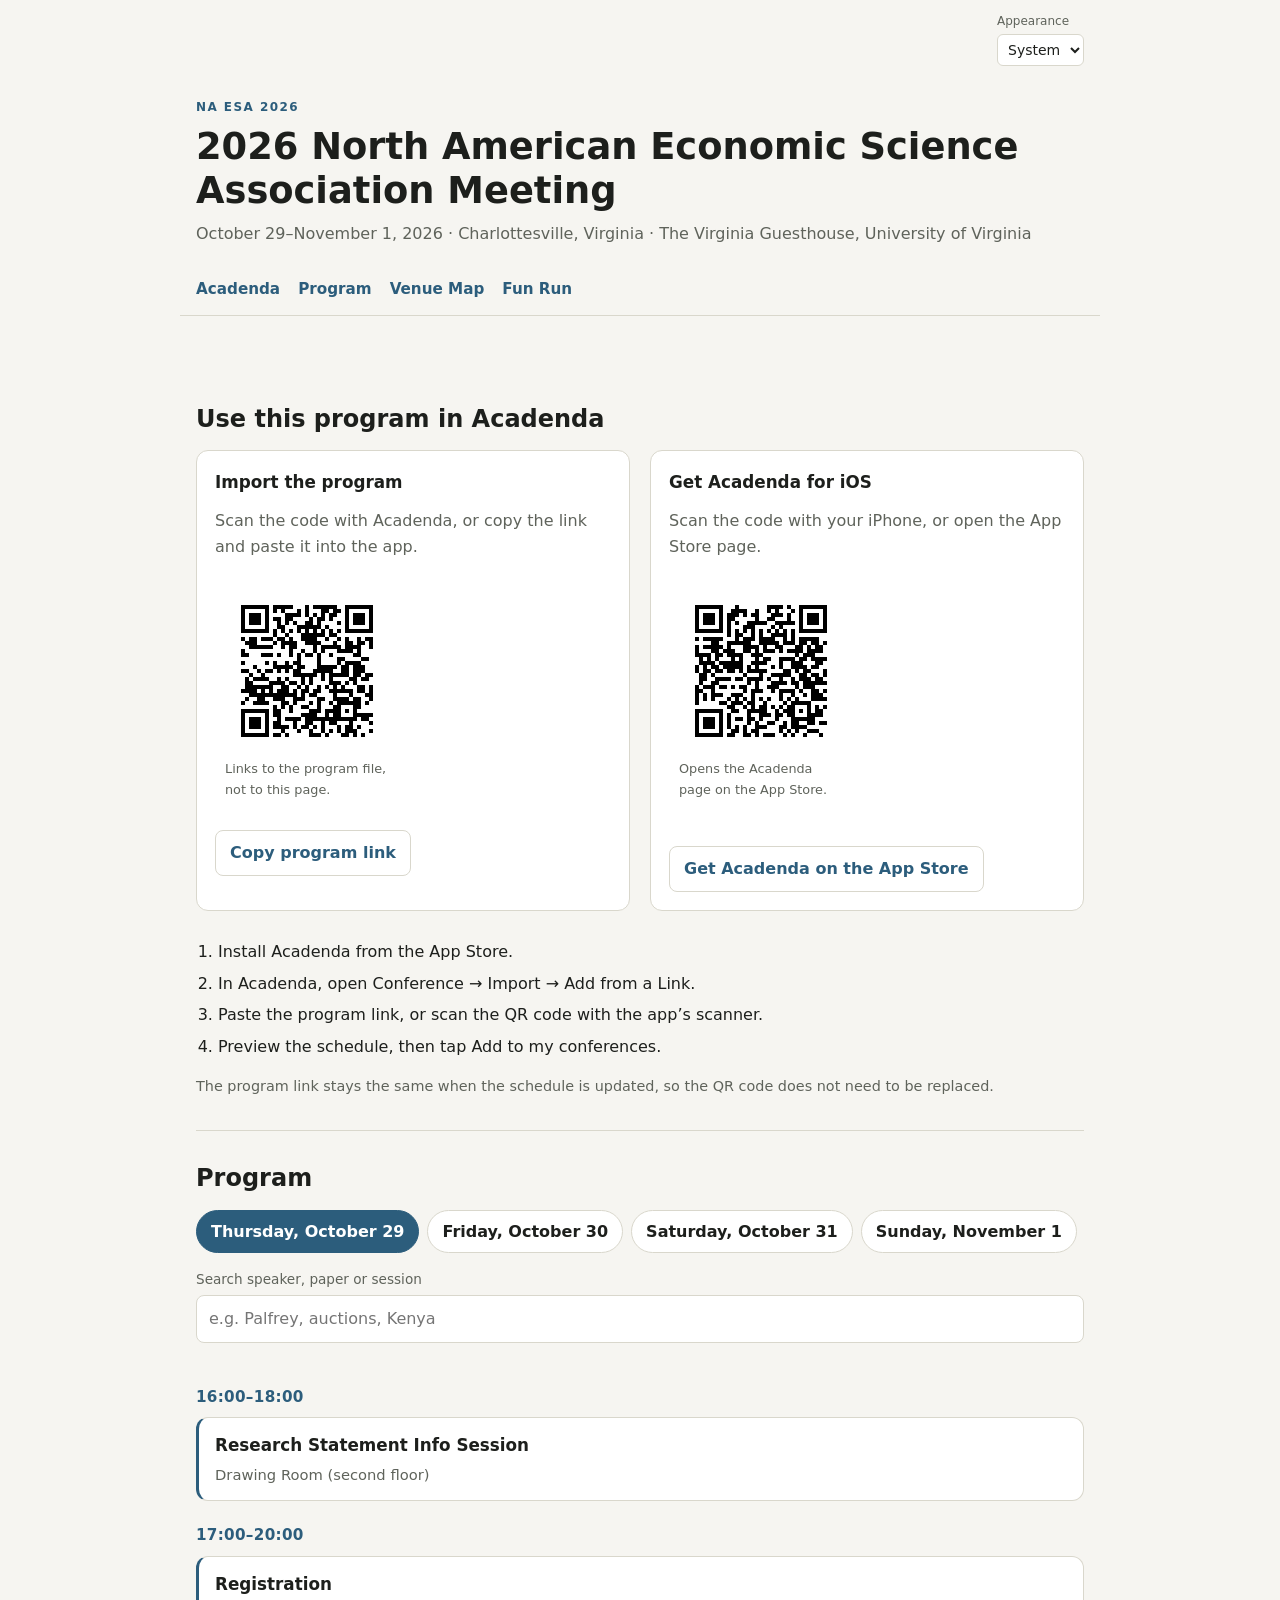
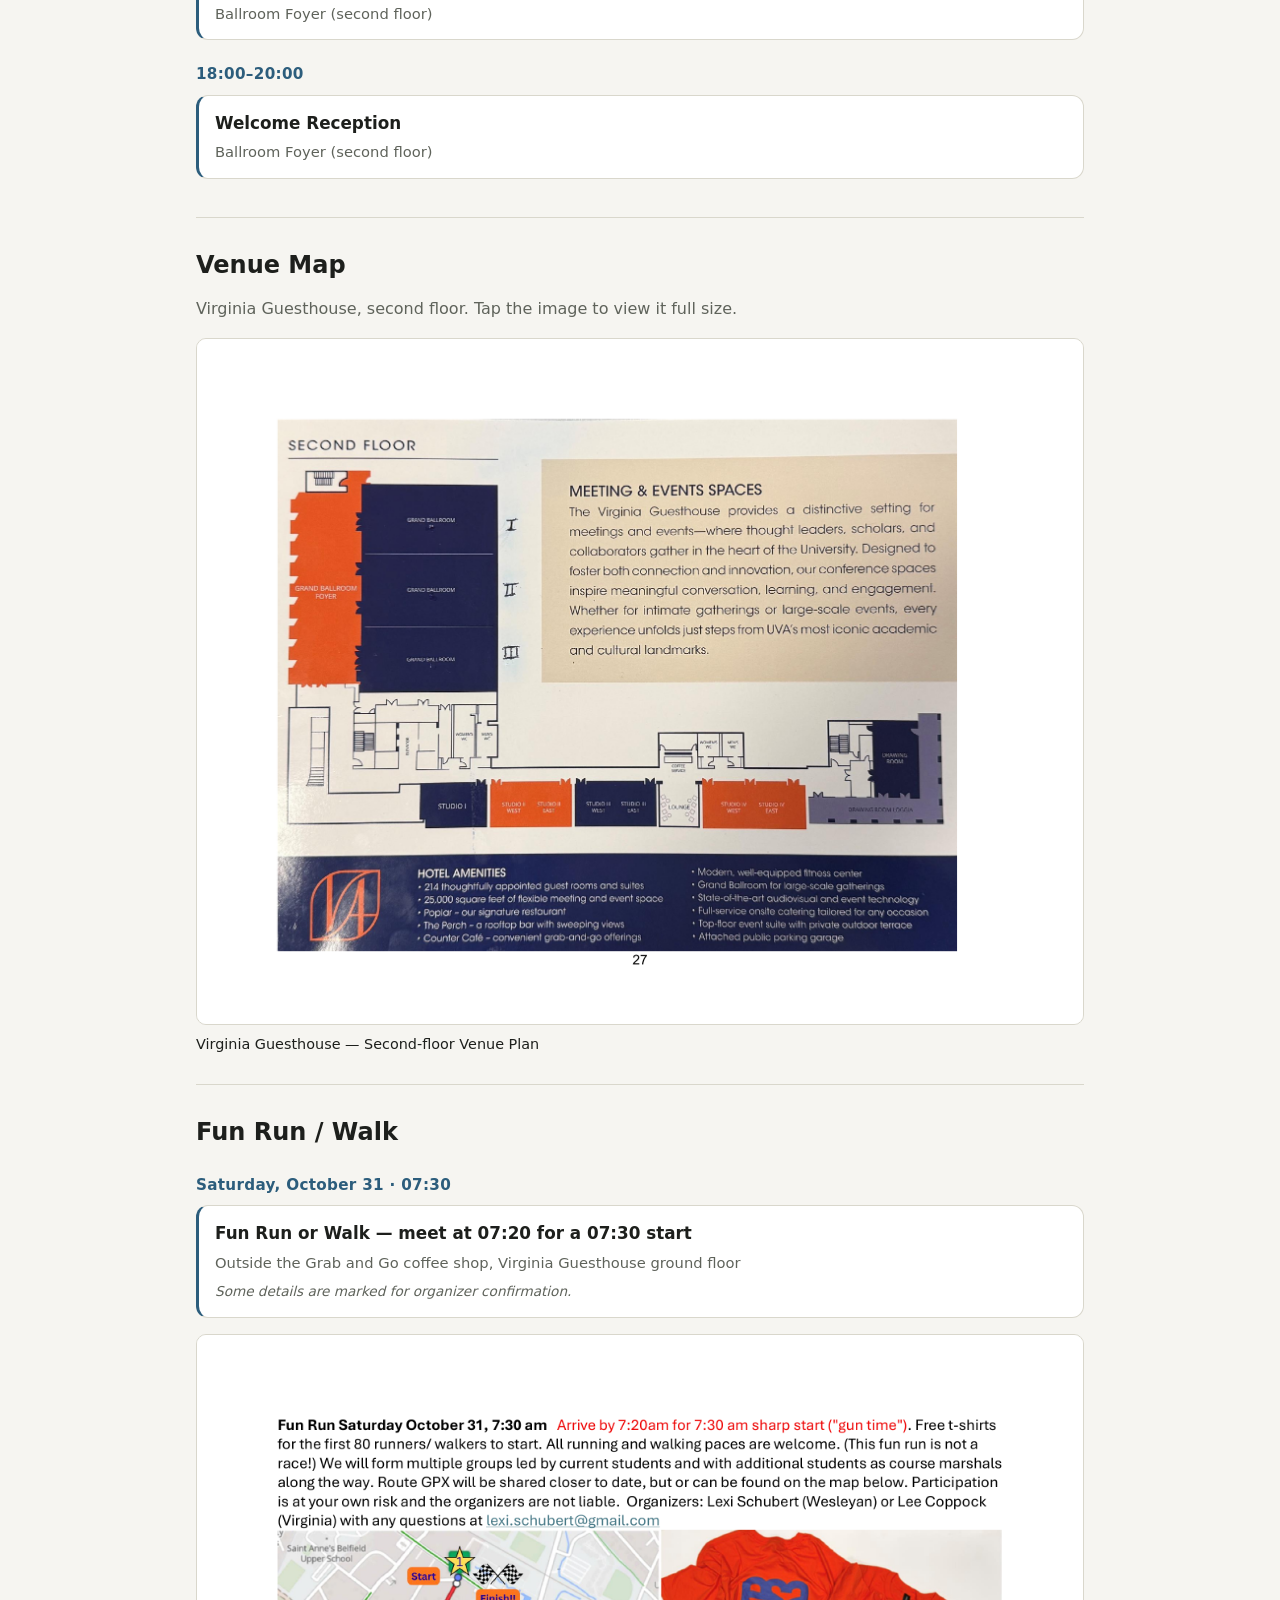
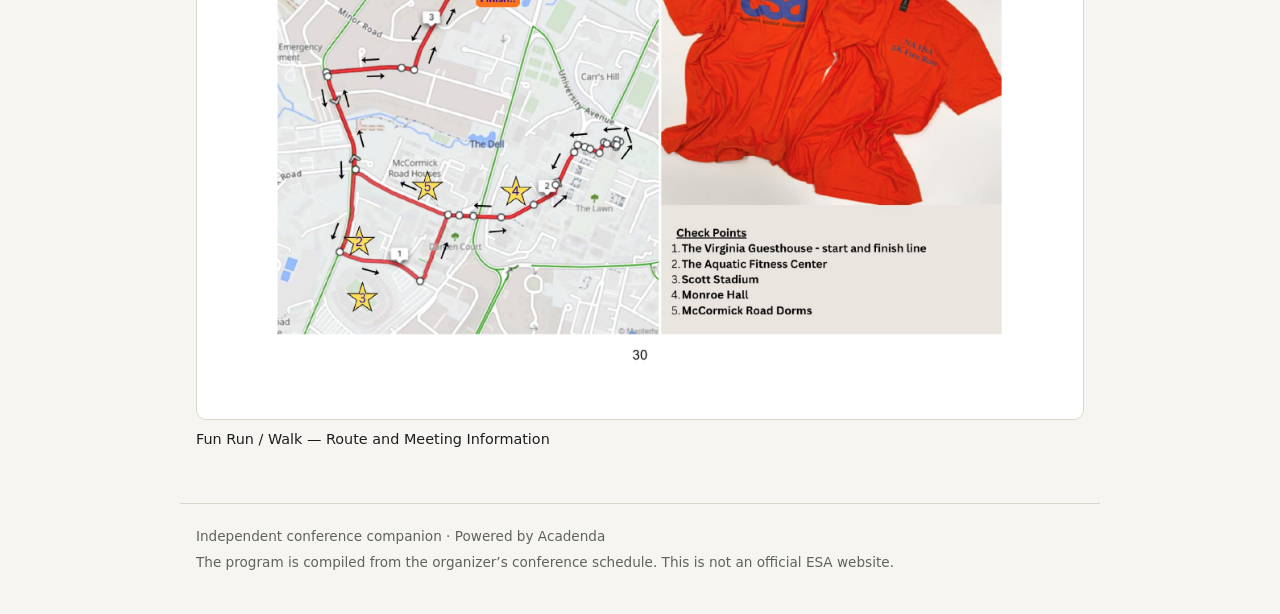
==== na-esa-2026/index.html @ 65f72905 "Make both Acadenda cards share one layout and move the copy button below the QR code Co-Authored-By:" ====
<!doctype html>
<html lang="en">
<head>
<meta charset="utf-8">
<meta name="viewport" content="width=device-width,initial-scale=1">
<title>NA ESA 2026 Program</title>
<meta name="description" content="Program, venue map, Fun Run information and Acadenda import for the 2026 North American Economic Science Association Meeting. Independent conference companion.">
<script>
  // Apply the saved appearance before the page paints; the same key as the main site.
  (function () {
    try {
      var theme = localStorage.getItem('jwc-theme');
      if (theme === 'light' || theme === 'dark') document.documentElement.dataset.theme = theme;
    } catch (error) { /* Storage can be blocked; follow the system setting instead. */ }
  })();
</script>
<link rel="stylesheet" href="style.css?v=20261026-4">
<script src="app.js?v=20261026-2" defer></script>
</head>
<body>
<div class="topbar">
  <label class="preference-control">
    <span>Appearance</span>
    <select id="theme" aria-label="Appearance">
      <option value="system">System</option>
      <option value="light">Light</option>
      <option value="dark">Dark</option>
    </select>
  </label>
</div>

<header class="masthead">
  <p class="eyebrow">NA ESA 2026</p>
  <h1>2026 North American Economic Science Association Meeting</h1>
  <p class="meta" id="meta">Loading program…</p>
</header>

<nav class="site-nav" aria-label="Conference sections">
  <a href="#acadenda">Acadenda</a>
  <a href="#program">Program</a>
  <a href="#venue">Venue Map</a>
  <a href="#fun-run">Fun Run</a>
</nav>

<main>
  <p class="status" id="status" role="status" aria-live="polite"></p>

  <section id="acadenda" class="section" aria-labelledby="acadenda-title">
    <h2 id="acadenda-title">Use this program in Acadenda</h2>
    <div class="import-grid">
      <article class="import-card">
        <h3>Import the program</h3>
        <p class="muted">Scan the code with Acadenda, or copy the link and paste it into the app.</p>
        <figure class="qr">
          <img src="qrcode.svg" width="164" height="164" alt="QR code for the program JSON link">
          <figcaption>Links to the program file, not to this page.</figcaption>
        </figure>
        <div class="buttons">
          <button type="button" id="copy-link">Copy program link</button>
        </div>
        <p class="muted small" id="copy-status" role="status" aria-live="polite"></p>
      </article>
      <article class="import-card">
        <h3>Get Acadenda for iOS</h3>
        <p class="muted">Scan the code with your iPhone, or open the App Store page.</p>
        <figure class="qr">
          <img src="qrcode-app-store.svg" width="164" height="164" alt="QR code for the Acadenda page on the App Store">
          <figcaption>Opens the Acadenda page on the App Store.</figcaption>
        </figure>
        <div class="buttons">
          <a class="button-link" href="https://apps.apple.com/tw/app/acadenda/id6812816802" rel="noopener">Get Acadenda on the App Store</a>
        </div>
      </article>
    </div>
    <ol class="steps">
      <li>Install Acadenda from the App Store.</li>
      <li>In Acadenda, open Conference → Import → Add from a Link.</li>
      <li>Paste the program link, or scan the QR code with the app’s scanner.</li>
      <li>Preview the schedule, then tap Add to my conferences.</li>
    </ol>
    <p class="muted small">The program link stays the same when the schedule is updated, so the QR code does not need to be replaced.</p>
  </section>

  <section id="program" class="section" aria-labelledby="program-title">
    <h2 id="program-title">Program</h2>
    <div class="controls">
      <div class="day-tabs" id="day-tabs" role="group" aria-label="Choose a day"></div>
      <label class="search">
        <span>Search speaker, paper or session</span>
        <input type="search" id="search" placeholder="e.g. Palfrey, auctions, Kenya" autocomplete="off">
      </label>
      <p class="muted" id="result-count" aria-live="polite"></p>
    </div>
    <div id="schedule"></div>
  </section>

  <section id="venue" class="section" aria-labelledby="venue-title">
    <h2 id="venue-title">Venue Map</h2>
    <p class="muted">Virginia Guesthouse, second floor. Tap the image to view it full size.</p>
    <figure class="map" id="venue-map"></figure>
  </section>

  <section id="fun-run" class="section" aria-labelledby="fun-run-title">
    <h2 id="fun-run-title">Fun Run / Walk</h2>
    <div id="fun-run-items"></div>
    <figure class="map" id="fun-run-map"></figure>
  </section>
</main>

<footer class="site-footer">
  <p>Independent conference companion · Powered by Acadenda</p>
  <p>The program is compiled from the organizer’s conference schedule. This is not an official ESA website.</p>
</footer>
</body>
</html>
---- na-esa-2026/style.css ----
:root {
  color-scheme: light;
  --bg: #f6f5f1;
  --card: #ffffff;
  --ink: #1d1f1c;
  --muted: #5f635b;
  --line: #d9d7cc;
  --accent: #2c5d7c;
  --accent-soft: #e4edf3;
  --error: #a32020;
}

:root[data-theme="dark"] {
  color-scheme: dark;
  --bg: #111513;
  --card: #1a201d;
  --ink: #eeeee8;
  --muted: #b3b8ae;
  --line: #3d4841;
  --accent: #8cc3dd;
  --accent-soft: #22303a;
  --error: #ffb3b3;
}

@media (prefers-color-scheme: dark) {
  :root:not([data-theme="light"]) {
    color-scheme: dark;
    --bg: #111513;
    --card: #1a201d;
    --ink: #eeeee8;
    --muted: #b3b8ae;
    --line: #3d4841;
    --accent: #8cc3dd;
    --accent-soft: #22303a;
    --error: #ffb3b3;
  }
}

* { box-sizing: border-box; }

body {
  margin: 0;
  background: var(--bg);
  color: var(--ink);
  font: 16px/1.6 system-ui, -apple-system, "Segoe UI", sans-serif;
}

main, .masthead, .site-nav, .site-footer {
  max-width: 920px;
  margin: 0 auto;
  padding-left: 16px;
  padding-right: 16px;
}

.masthead { padding-top: 32px; }
.eyebrow { margin: 0; color: var(--accent); font-weight: 700; letter-spacing: .12em; font-size: .75rem; }
h1 { font-size: clamp(1.6rem, 4vw, 2.3rem); line-height: 1.2; margin: 8px 0; overflow-wrap: anywhere; }
h2 { font-size: 1.5rem; margin: 0 0 12px; }
h3 { font-size: 1.05rem; margin: 0; overflow-wrap: anywhere; }
.meta, .muted { color: var(--muted); margin: 4px 0; }
.small { font-size: .9rem; }
.status { min-height: 1.5em; }
.status.error, .error { color: var(--error); font-weight: 600; }

.site-nav {
  position: sticky;
  top: 0;
  z-index: 10;
  display: flex;
  gap: 18px;
  flex-wrap: wrap;
  padding-top: 14px;
  padding-bottom: 14px;
  margin-top: 16px;
  background: var(--bg);
  border-bottom: 1px solid var(--line);
  font-size: .95rem;
}
.site-nav a { color: var(--accent); text-decoration: none; font-weight: 600; }
.topbar { max-width: 920px; margin: 0 auto; padding: 14px 16px 0; display: flex; justify-content: flex-end; }
.preference-control { display: flex; flex-direction: column; gap: 4px; font-size: 12px; line-height: 1.3; color: var(--muted); }
.preference-control select {
  max-width: 130px;
  font: 14px/1.4 system-ui, -apple-system, "Segoe UI", sans-serif;
  padding: 6px;
  border: 1px solid var(--line);
  border-radius: 6px;
  background: var(--card);
  color: var(--ink);
}

.section { padding: 28px 0; border-bottom: 1px solid var(--line); scroll-margin-top: 64px; }
.section:last-of-type { border-bottom: 0; }

.controls { display: grid; gap: 12px; margin-bottom: 16px; }

.day-tabs { display: flex; gap: 8px; overflow-x: auto; padding-bottom: 4px; }
.day-tabs button {
  flex: 0 0 auto;
  font: inherit;
  font-weight: 600;
  padding: 8px 14px;
  border: 1px solid var(--line);
  border-radius: 999px;
  background: var(--card);
  color: var(--ink);
  cursor: pointer;
}
.day-tabs button[aria-pressed="true"] { background: var(--accent); border-color: var(--accent); color: #ffffff; }

.search span { display: block; font-size: .85rem; color: var(--muted); margin-bottom: 4px; }
.search input {
  font: inherit;
  width: 100%;
  padding: 10px 12px;
  border: 1px solid var(--line);
  border-radius: 8px;
  background: var(--card);
  color: var(--ink);
}

.time-block { margin-top: 22px; }
.time-label { color: var(--accent); font-size: .95rem; font-weight: 700; letter-spacing: .02em; margin: 0 0 8px; }
.day-heading { margin: 28px 0 4px; font-size: 1.15rem; }

.session {
  background: var(--card);
  border: 1px solid var(--line);
  border-left: 3px solid var(--accent);
  border-radius: 12px;
  padding: 14px 16px;
  margin-bottom: 10px;
}
.session.break { border-left-color: var(--line); }
.session .detail { color: var(--muted); font-size: .92rem; margin: 4px 0 0; }
.talk { border-top: 1px solid var(--line); margin-top: 12px; padding-top: 10px; }
.talk strong { display: block; overflow-wrap: anywhere; }
.talk p { margin: 2px 0; font-size: .95rem; overflow-wrap: anywhere; }
.flag { font-size: .85rem; color: var(--muted); font-style: italic; margin: 6px 0 0; }

.map { margin: 16px 0 0; }
.map a { display: block; }
.map img { display: block; width: 100%; height: auto; border-radius: 10px; border: 1px solid var(--line); background: #ffffff; }
.map figcaption { margin-top: 8px; font-size: .9rem; }
.map figcaption a { color: var(--accent); font-weight: 600; }

.import-grid { display: grid; gap: 20px; grid-template-columns: repeat(2, minmax(0, 1fr)); }
.import-card { display: flex; flex-direction: column; gap: 8px; background: var(--card); border: 1px solid var(--line); border-radius: 12px; padding: 18px; }
.import-card h3 { font-size: 1.05rem; }
.import-card .qr { margin: 8px 0 0; align-self: flex-start; }
.import-card .buttons { margin: auto 0 0; padding-top: 12px; }
.steps { margin: 28px 0 0; padding-left: 22px; }
.steps li { margin: 6px 0; }
.steps + p { margin-top: 16px; }
.buttons { display: flex; gap: 10px; flex-wrap: wrap; margin: 14px 0 8px; }
.buttons button, .button-link {
  font: inherit;
  font-weight: 600;
  padding: 9px 14px;
  border: 1px solid var(--line);
  border-radius: 8px;
  background: var(--card);
  color: var(--accent);
  cursor: pointer;
  text-decoration: none;
}
.qr { margin: 0; background: #ffffff; padding: 10px; border-radius: 12px; width: 100%; max-width: 184px; }
.qr img { display: block; width: 100%; max-width: 164px; height: auto; }
.qr figcaption { color: #5f635b; font-size: .8rem; margin-top: 6px; }

.site-footer {
  margin-top: 24px;
  margin-bottom: 40px;
  padding-top: 18px;
  border-top: 1px solid var(--line);
  color: var(--muted);
  font-size: .85rem;
}
.site-footer p { margin: 4px 0; }

a:focus-visible, button:focus-visible, input:focus-visible {
  outline: 3px solid var(--accent);
  outline-offset: 3px;
}

@media (max-width: 640px) {
  .import-grid { grid-template-columns: minmax(0, 1fr); }
}
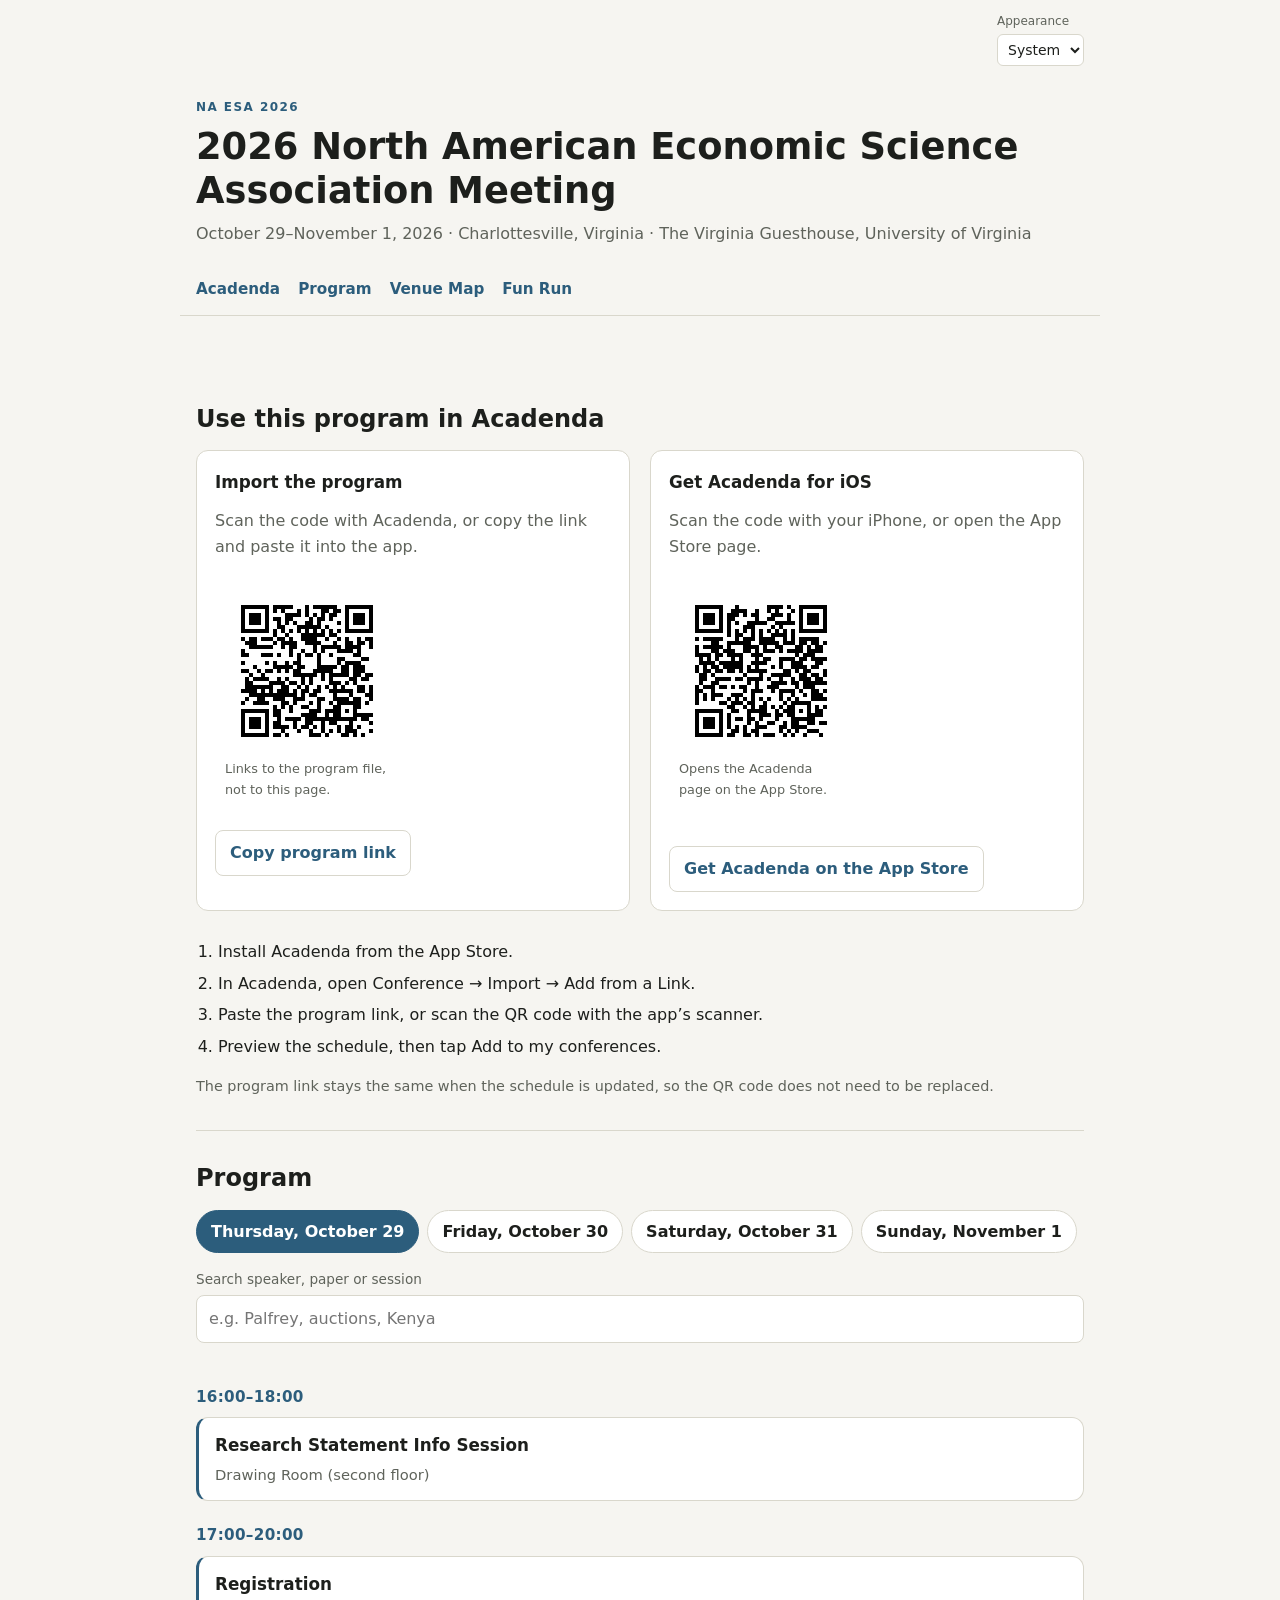
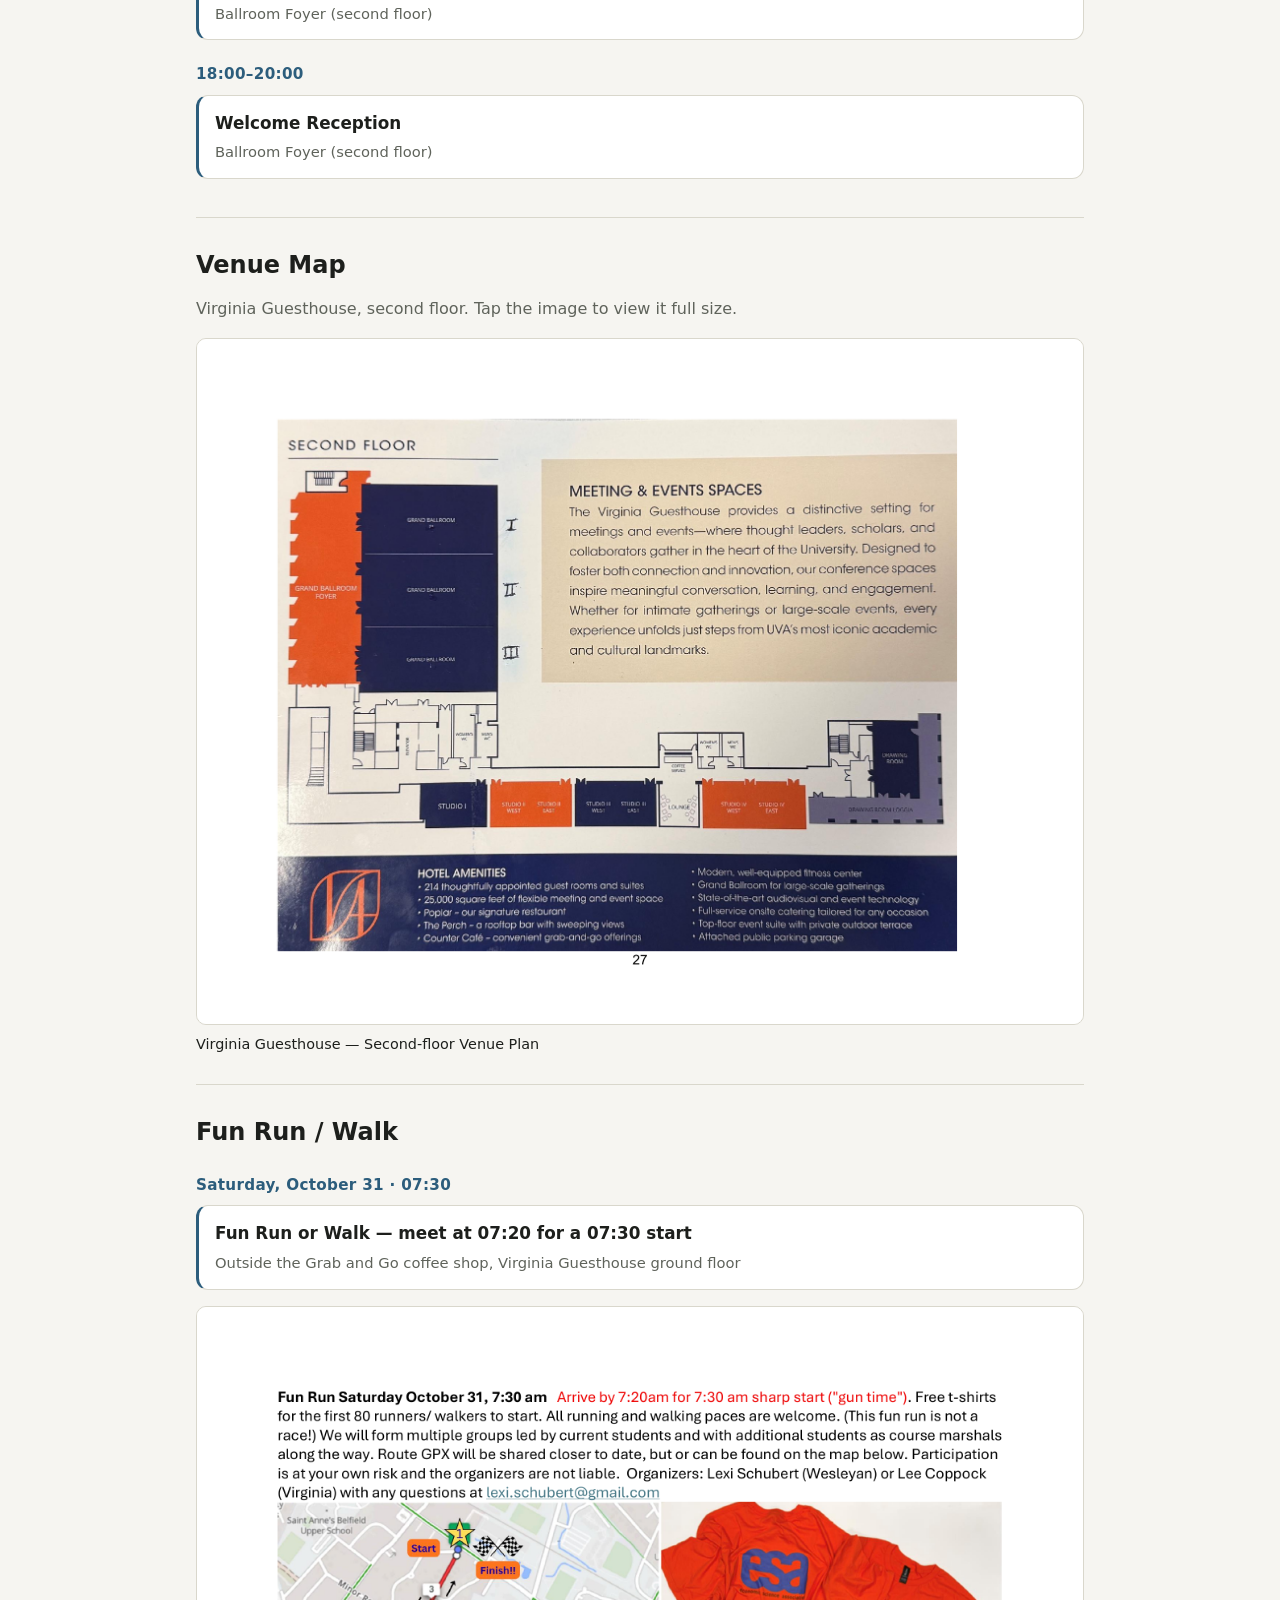
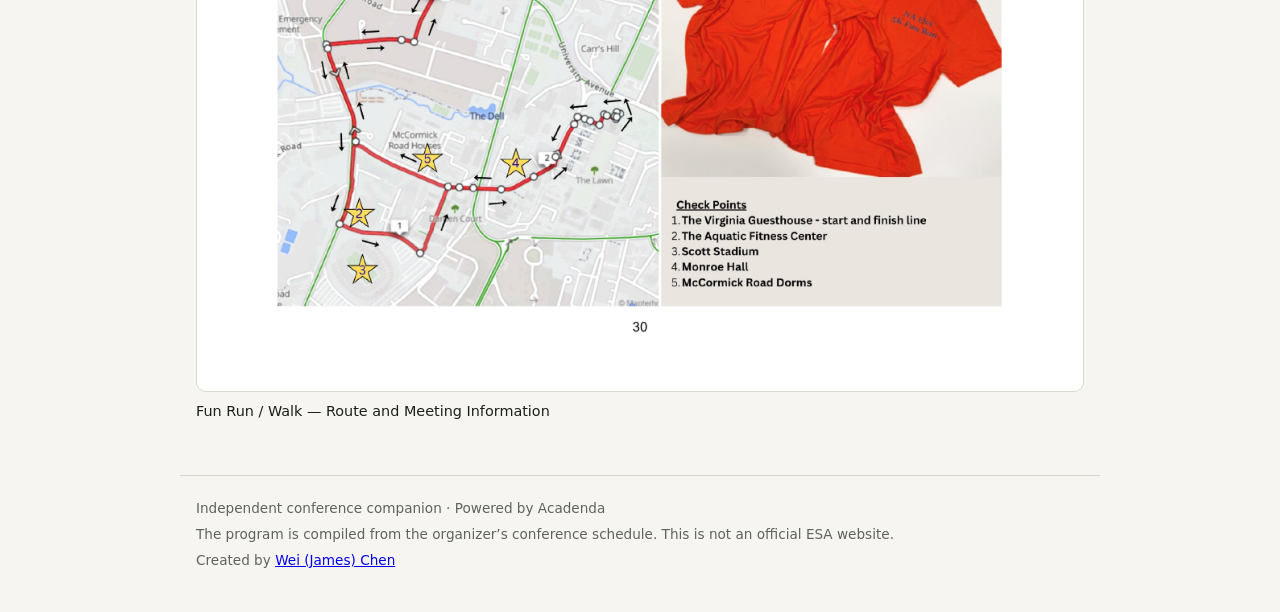
==== commit 6f8fb1b7: "Link conference pages to the author site Co-Authored-By: Claude Haiku 5.5 <noreply@anthropic.com>" ====
--- a/na-esa-2026/index.html
+++ b/na-esa-2026/index.html
@@ -110,6 +110,7 @@
 <footer class="site-footer">
   <p>Independent conference companion · Powered by Acadenda</p>
   <p>The program is compiled from the organizer’s conference schedule. This is not an official ESA website.</p>
+  <p>Created by <a href="https://jamesweichen.github.io/">Wei (James) Chen</a></p>
 </footer>
 </body>
 </html>
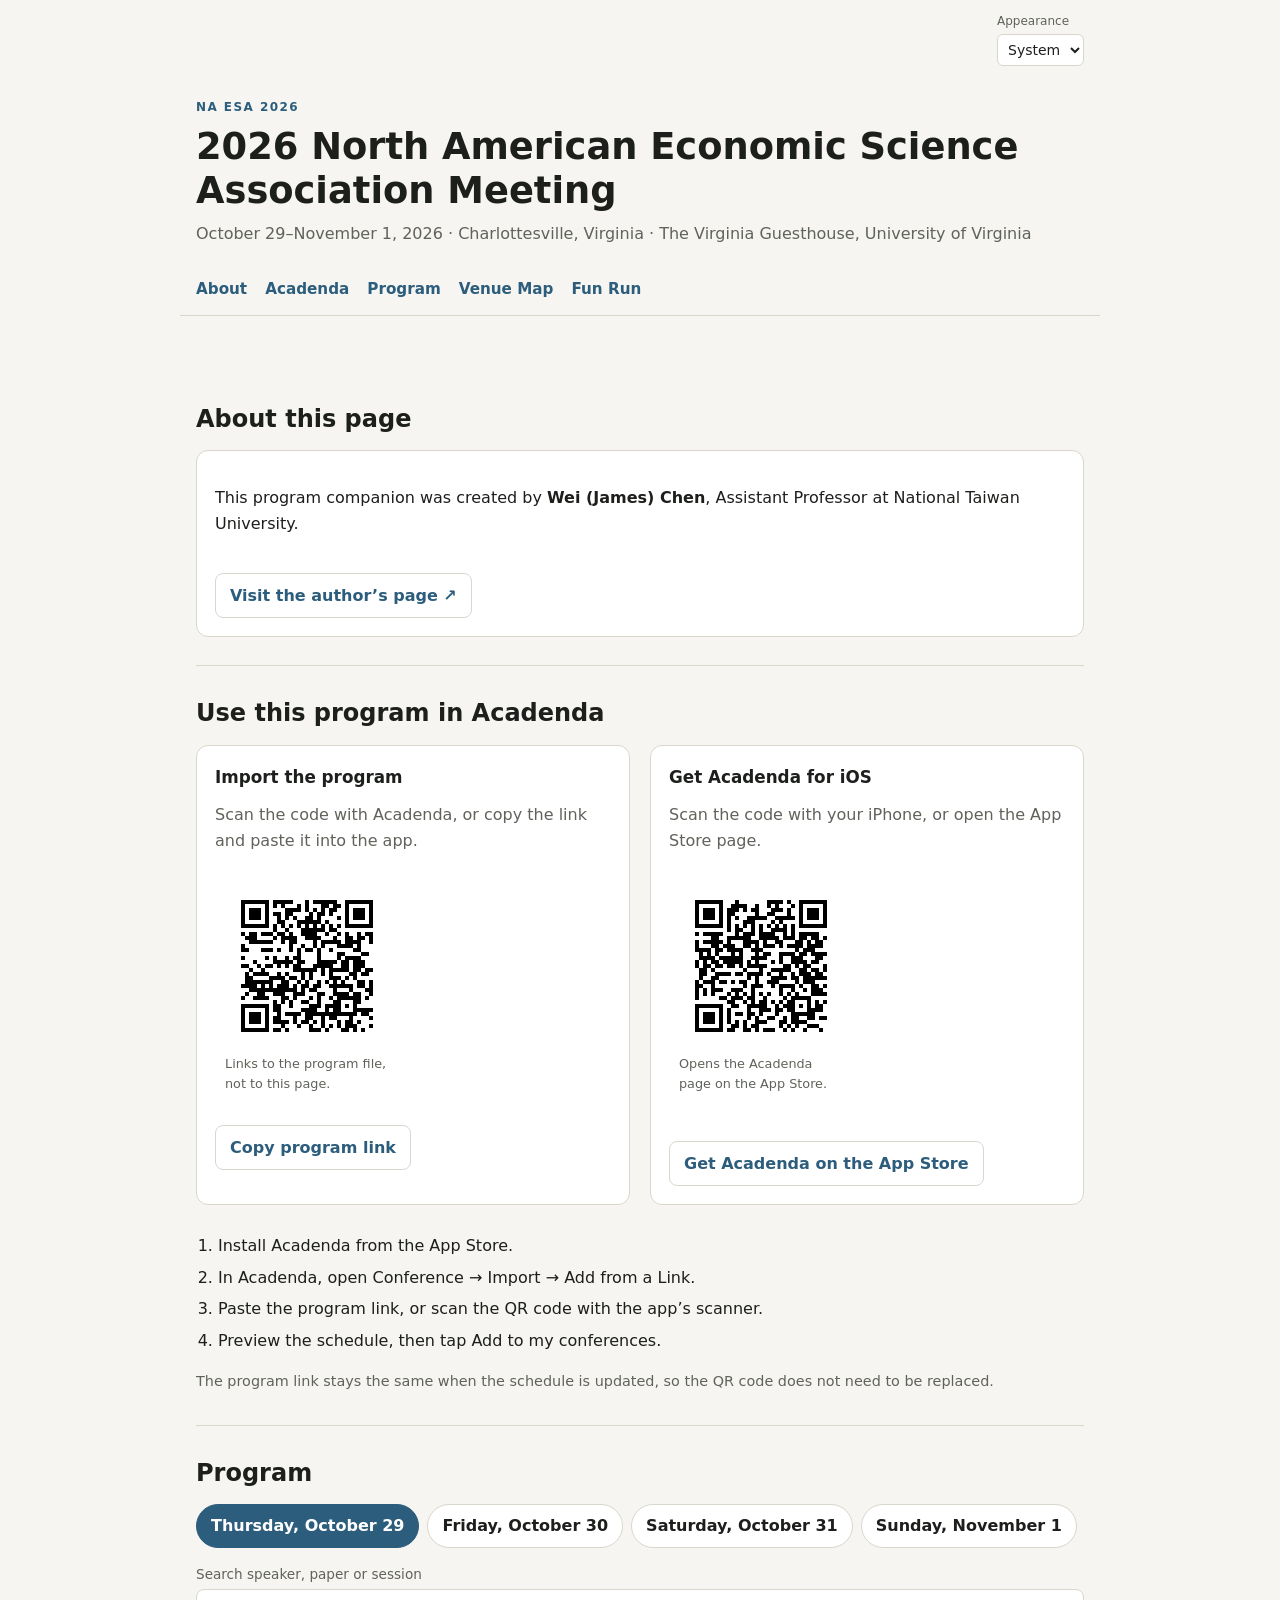
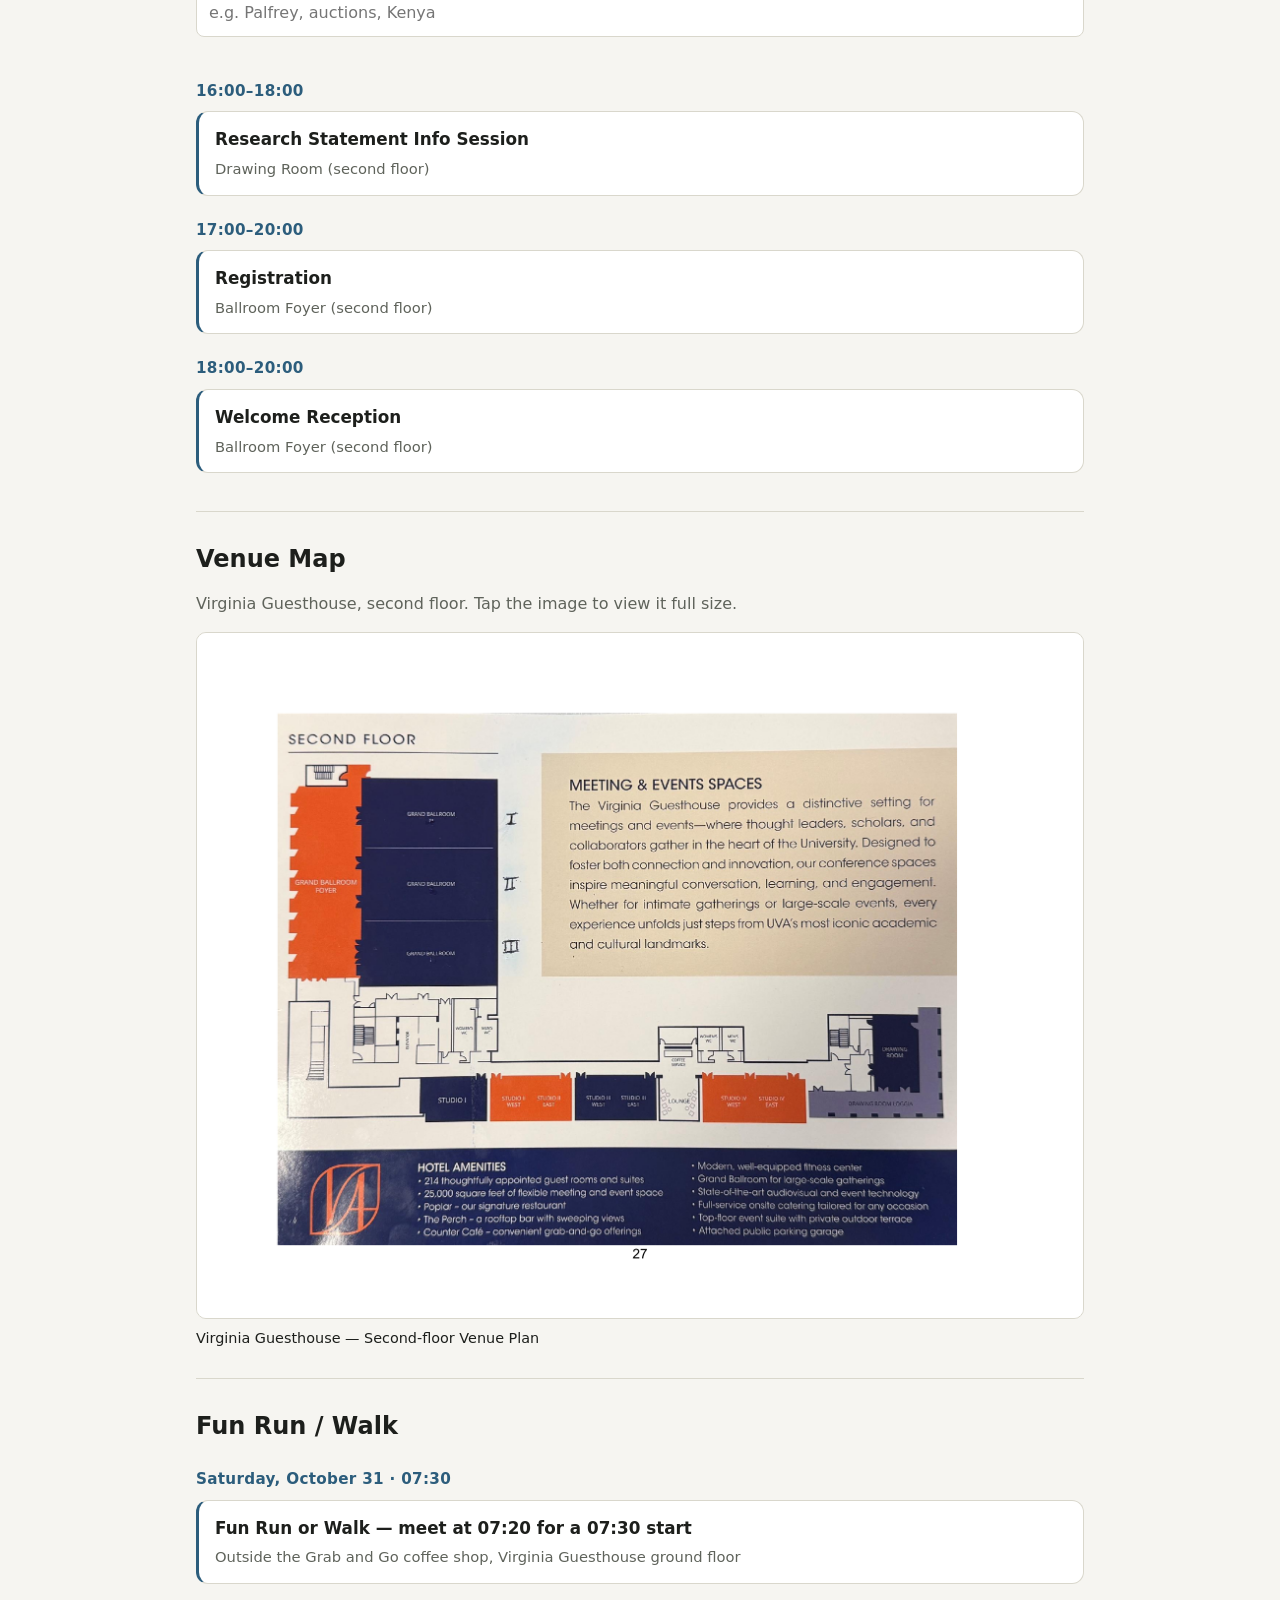
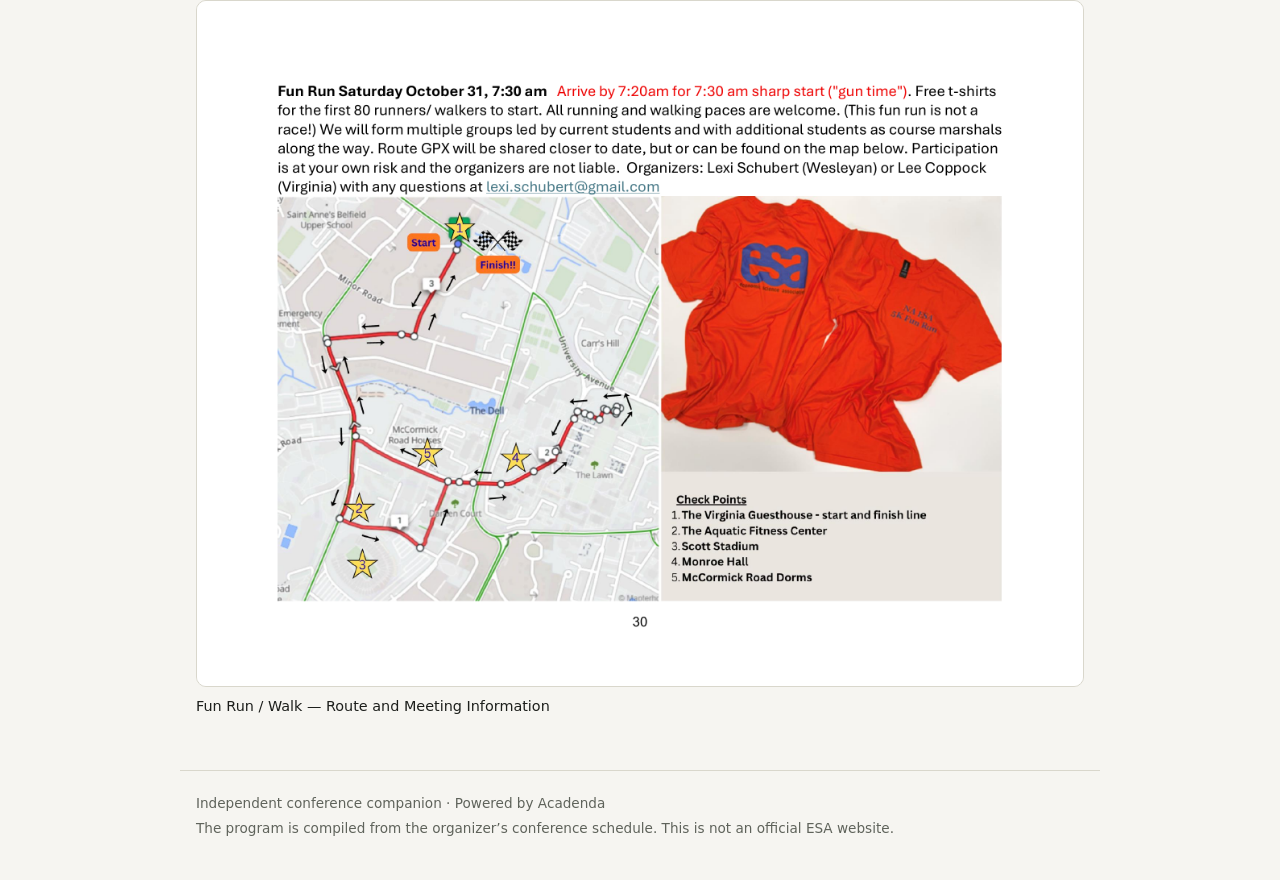
==== commit cf88f71c: "Move author link to a prominent first section on conference pages Co-Authored-By: Claude Haiku 5.5 <" ====
--- a/na-esa-2026/index.html
+++ b/na-esa-2026/index.html
@@ -36,6 +36,7 @@
 </header>
 
 <nav class="site-nav" aria-label="Conference sections">
+  <a href="#author">About</a>
   <a href="#acadenda">Acadenda</a>
   <a href="#program">Program</a>
   <a href="#venue">Venue Map</a>
@@ -44,6 +45,16 @@
 
 <main>
   <p class="status" id="status" role="status" aria-live="polite"></p>
+
+  <section id="author" class="section" aria-labelledby="author-title">
+    <h2 id="author-title">About this page</h2>
+    <div class="import-card">
+      <p>This program companion was created by <strong>Wei (James) Chen</strong>, Assistant Professor at National Taiwan University.</p>
+      <div class="buttons">
+        <a class="button-link" href="https://jamesweichen.github.io/" rel="noopener">Visit the author’s page ↗</a>
+      </div>
+    </div>
+  </section>
 
   <section id="acadenda" class="section" aria-labelledby="acadenda-title">
     <h2 id="acadenda-title">Use this program in Acadenda</h2>
@@ -110,7 +121,6 @@
 <footer class="site-footer">
   <p>Independent conference companion · Powered by Acadenda</p>
   <p>The program is compiled from the organizer’s conference schedule. This is not an official ESA website.</p>
-  <p>Created by <a href="https://jamesweichen.github.io/">Wei (James) Chen</a></p>
 </footer>
 </body>
 </html>
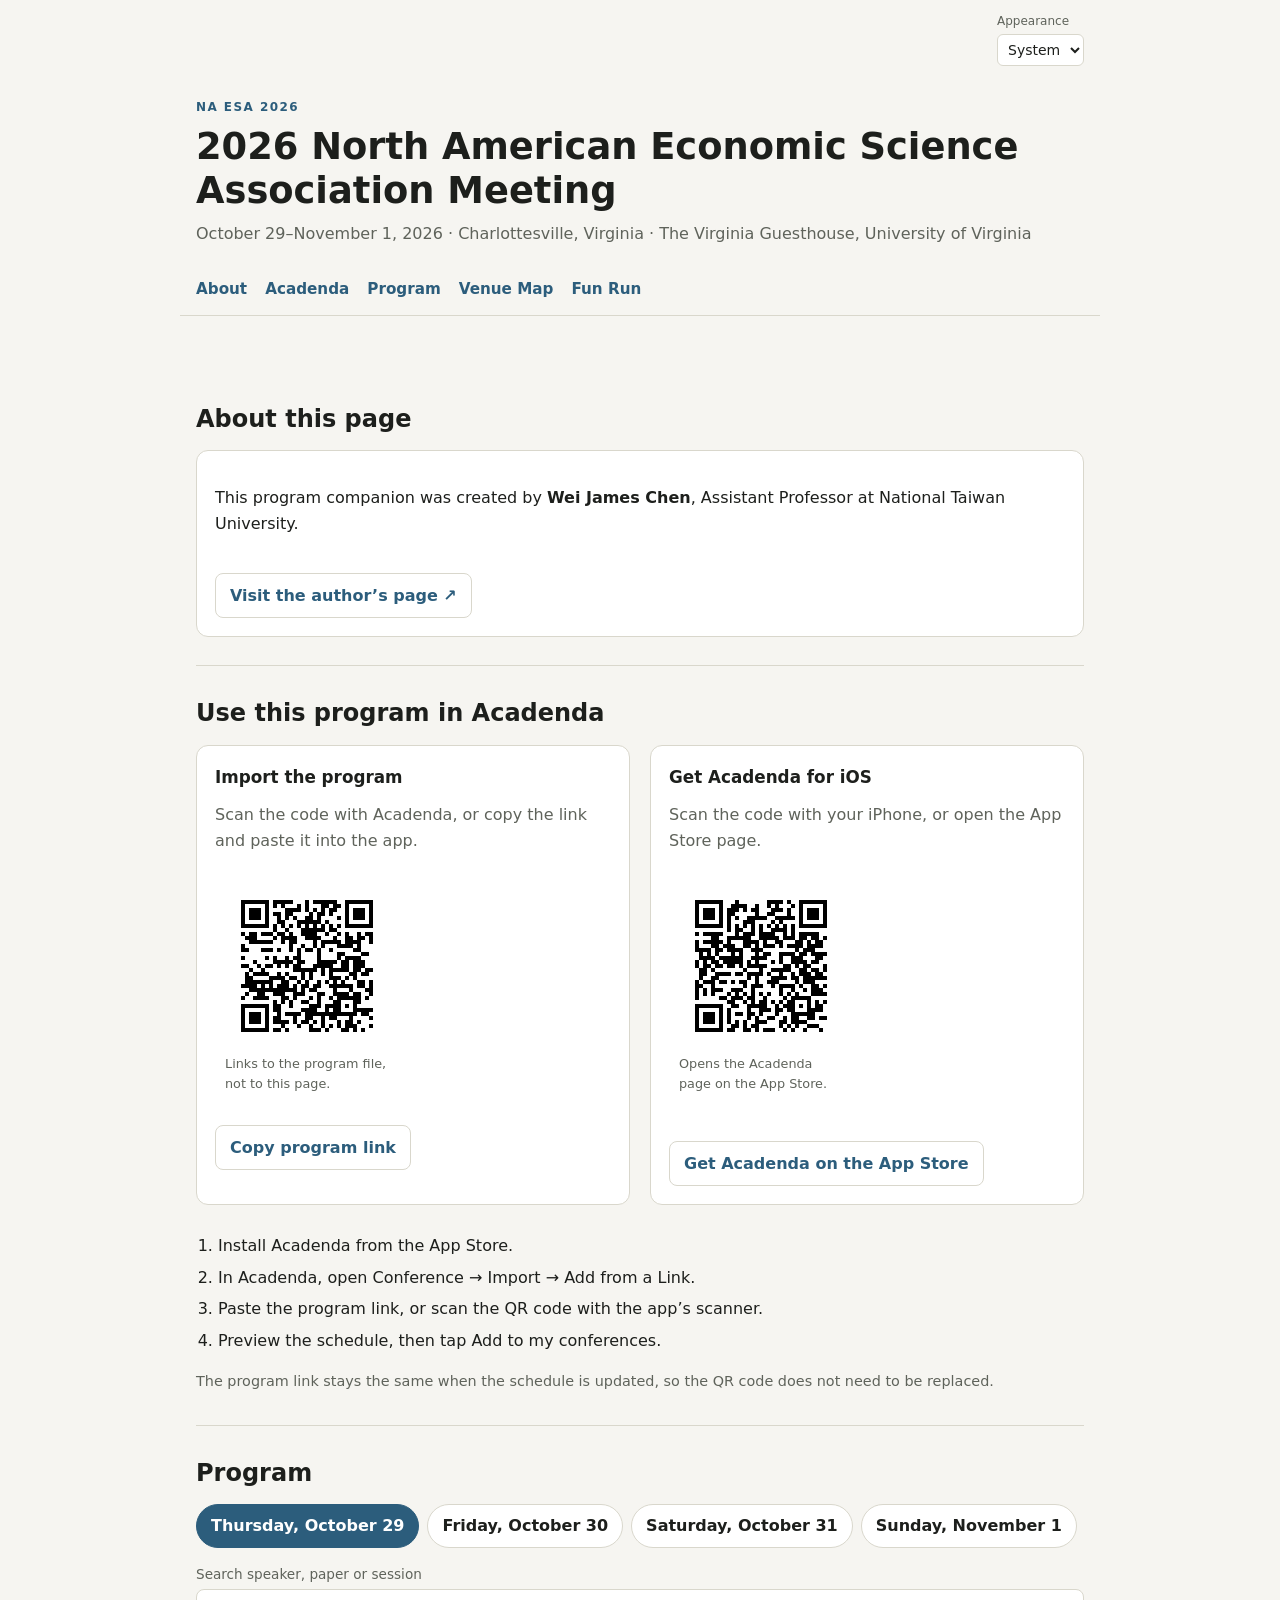
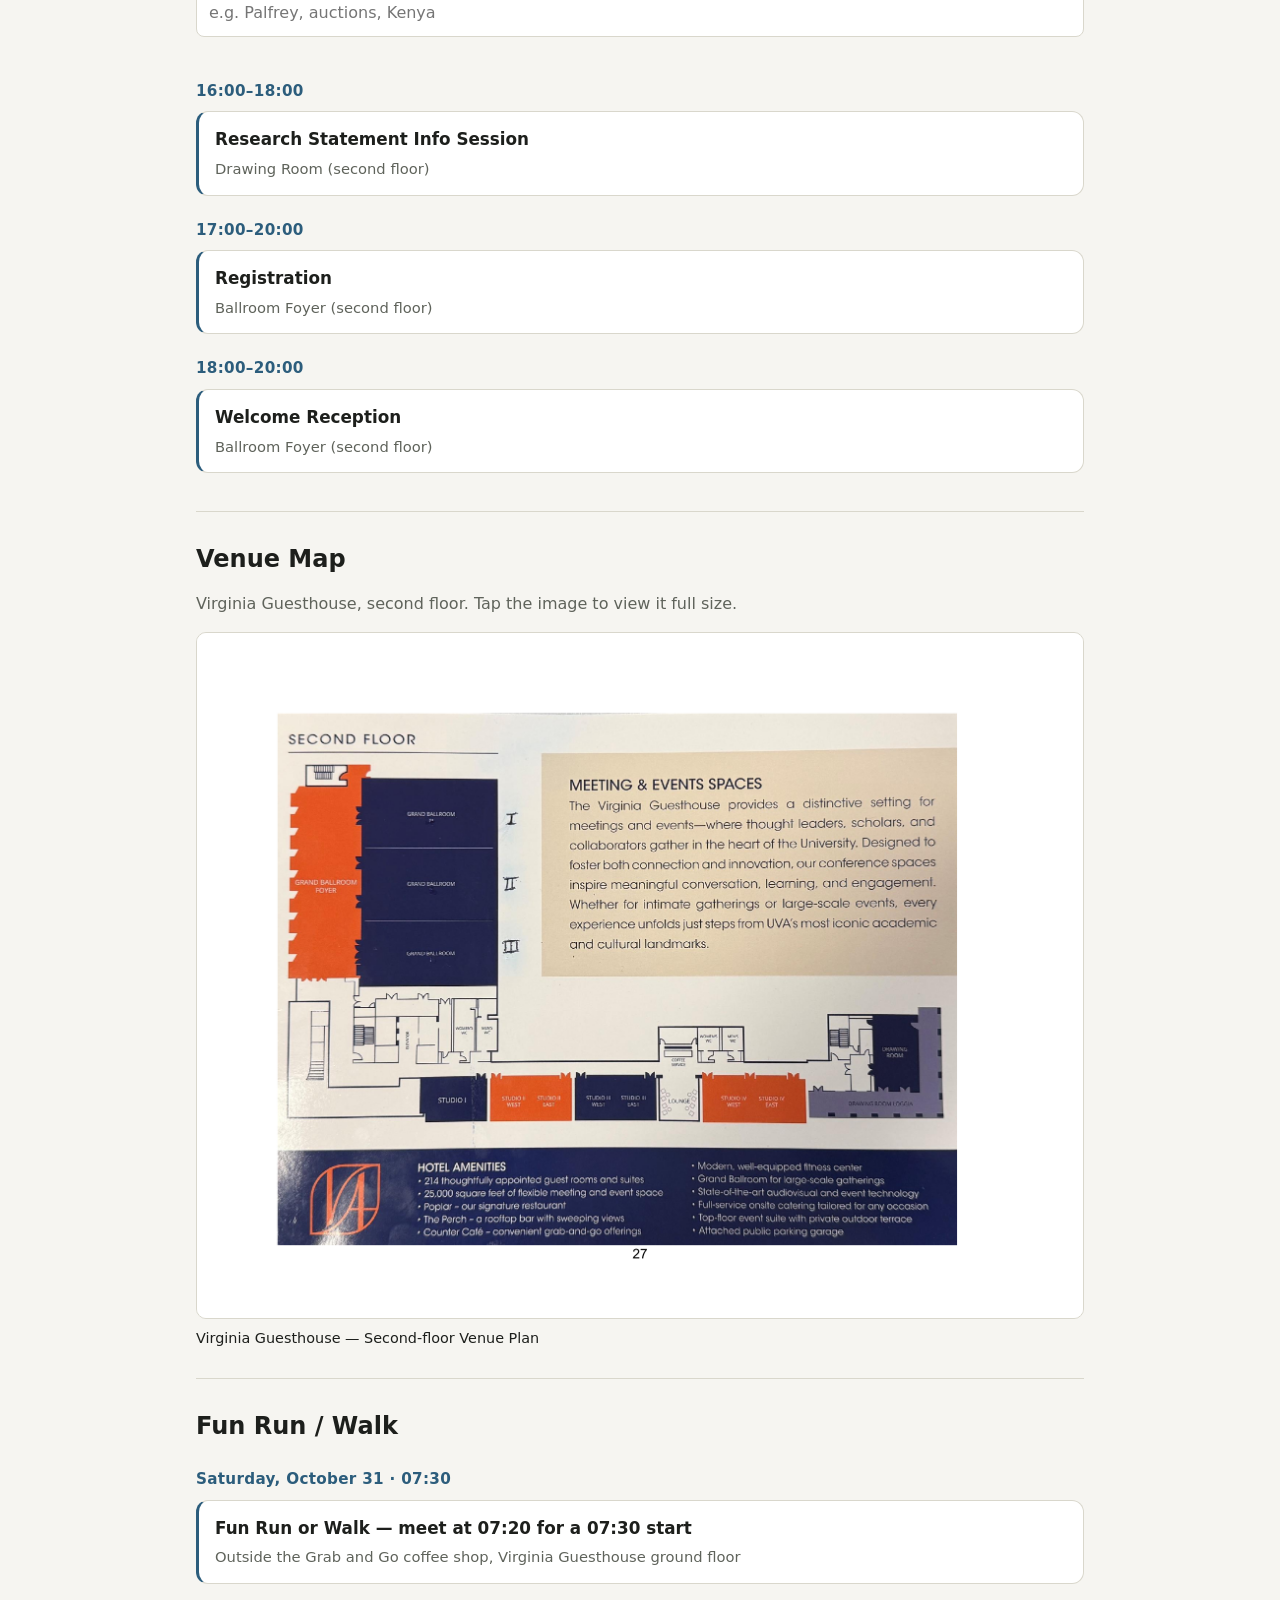
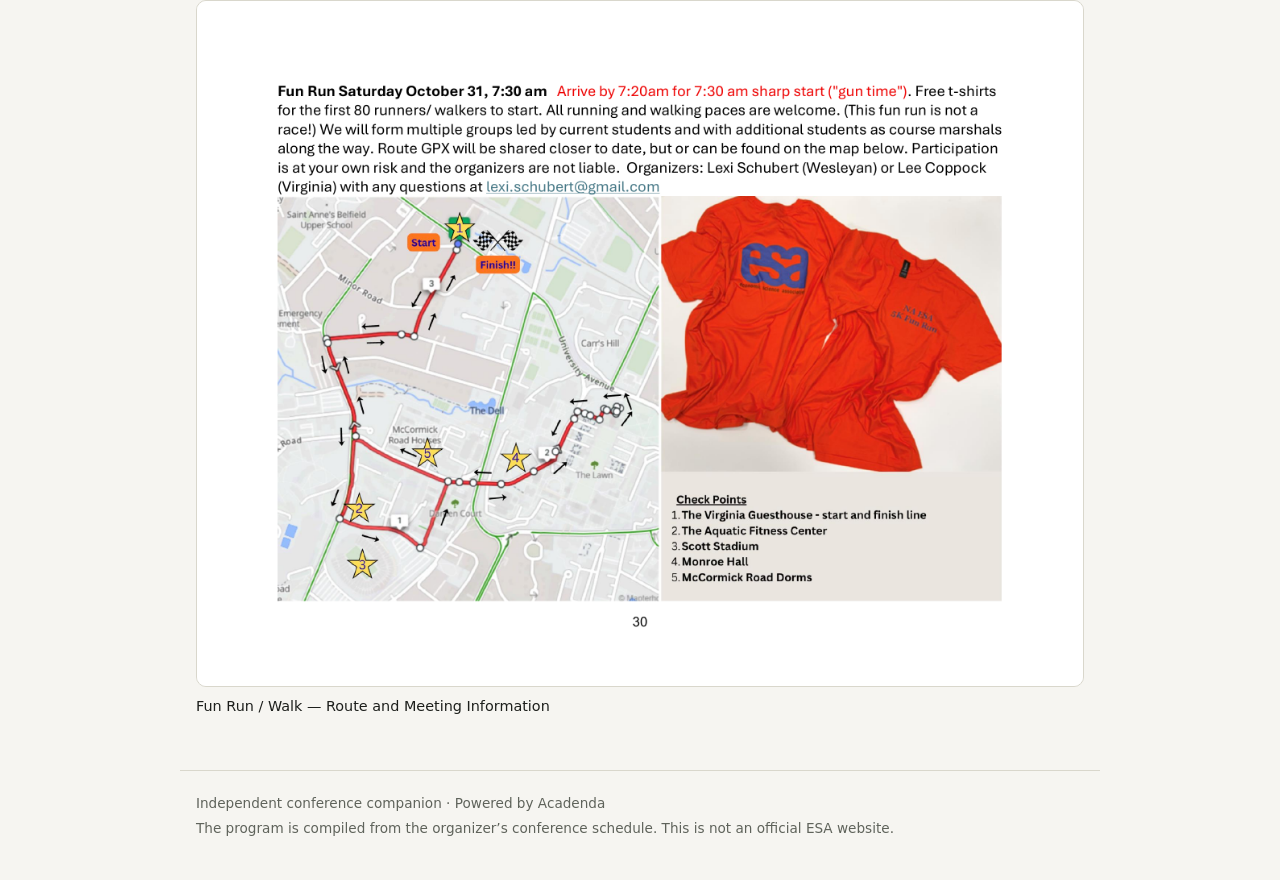
==== commit 29f68fbe: "Write author name as Wei James Chen on conference pages Co-Authored-By: Claude Haiku 5.5 <noreply@an" ====
--- a/na-esa-2026/index.html
+++ b/na-esa-2026/index.html
@@ -49,7 +49,7 @@
   <section id="author" class="section" aria-labelledby="author-title">
     <h2 id="author-title">About this page</h2>
     <div class="import-card">
-      <p>This program companion was created by <strong>Wei (James) Chen</strong>, Assistant Professor at National Taiwan University.</p>
+      <p>This program companion was created by <strong>Wei James Chen</strong>, Assistant Professor at National Taiwan University.</p>
       <div class="buttons">
         <a class="button-link" href="https://jamesweichen.github.io/" rel="noopener">Visit the author’s page ↗</a>
       </div>
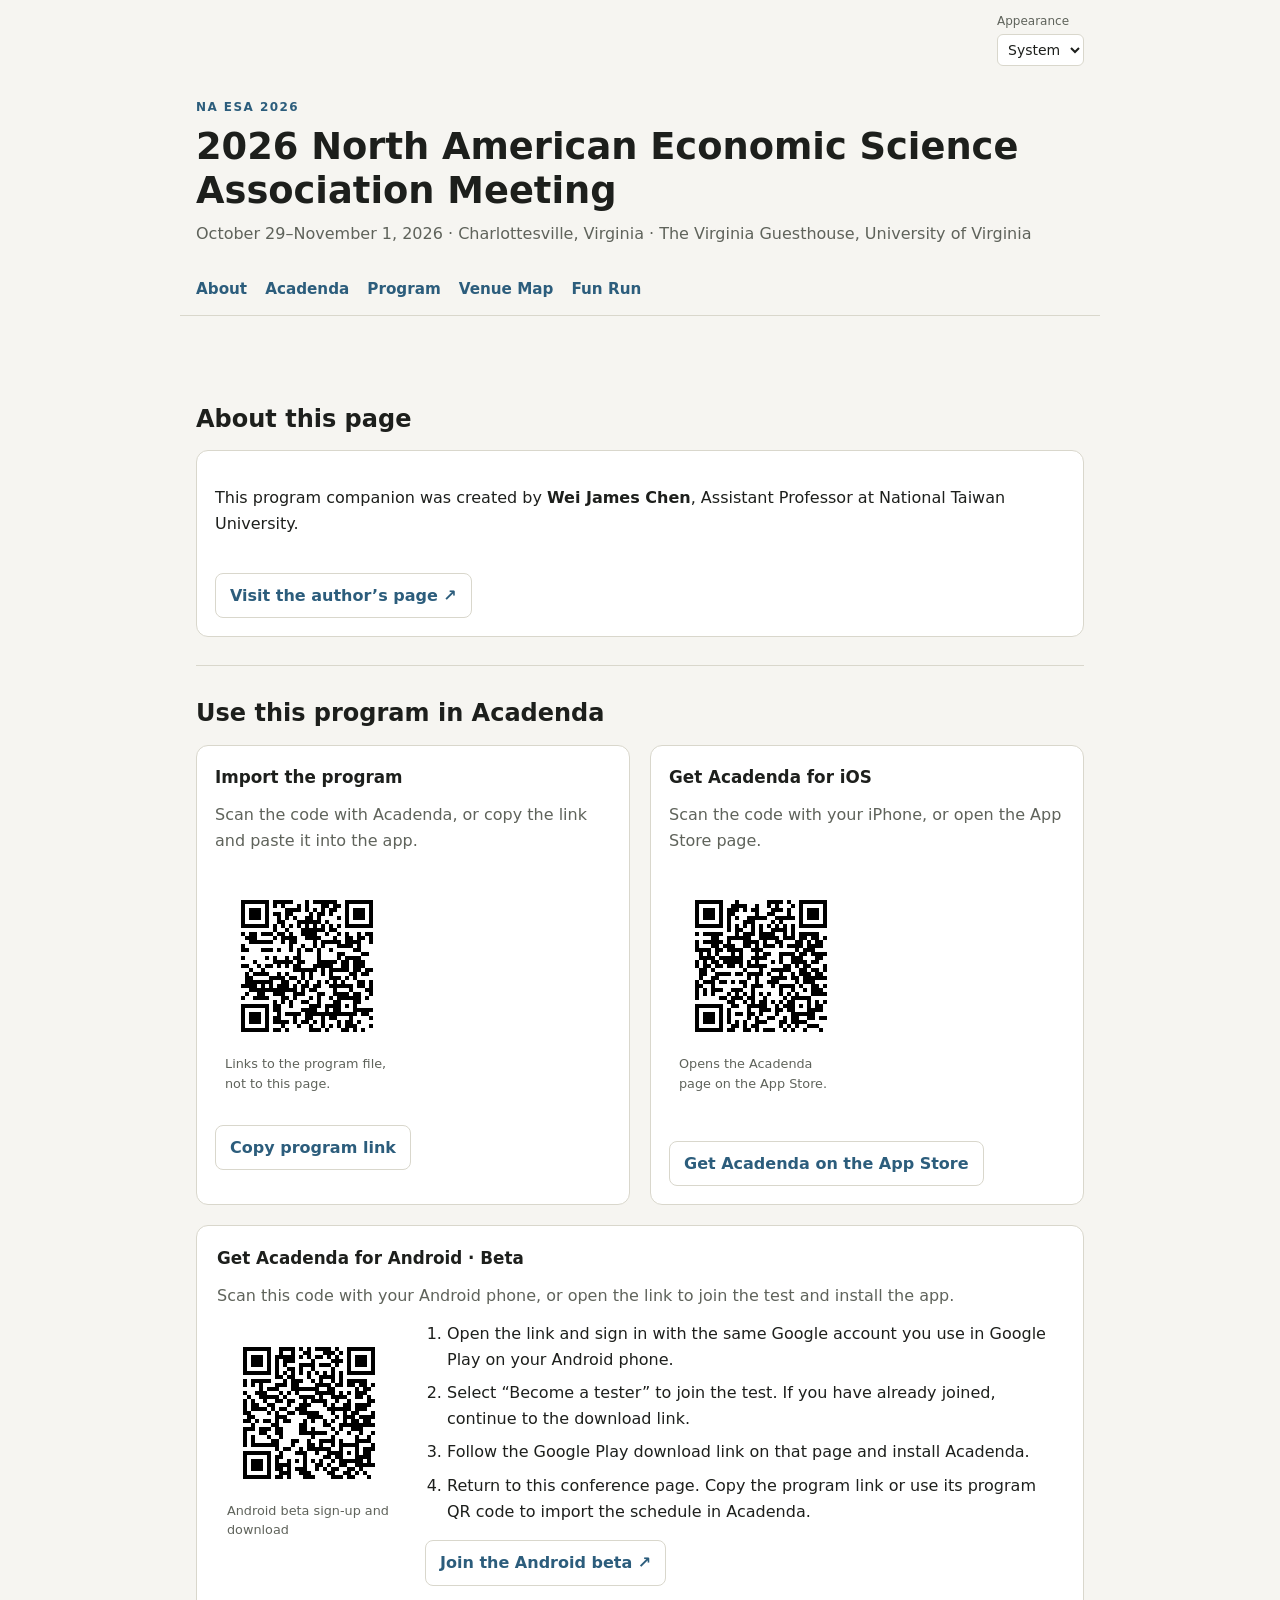
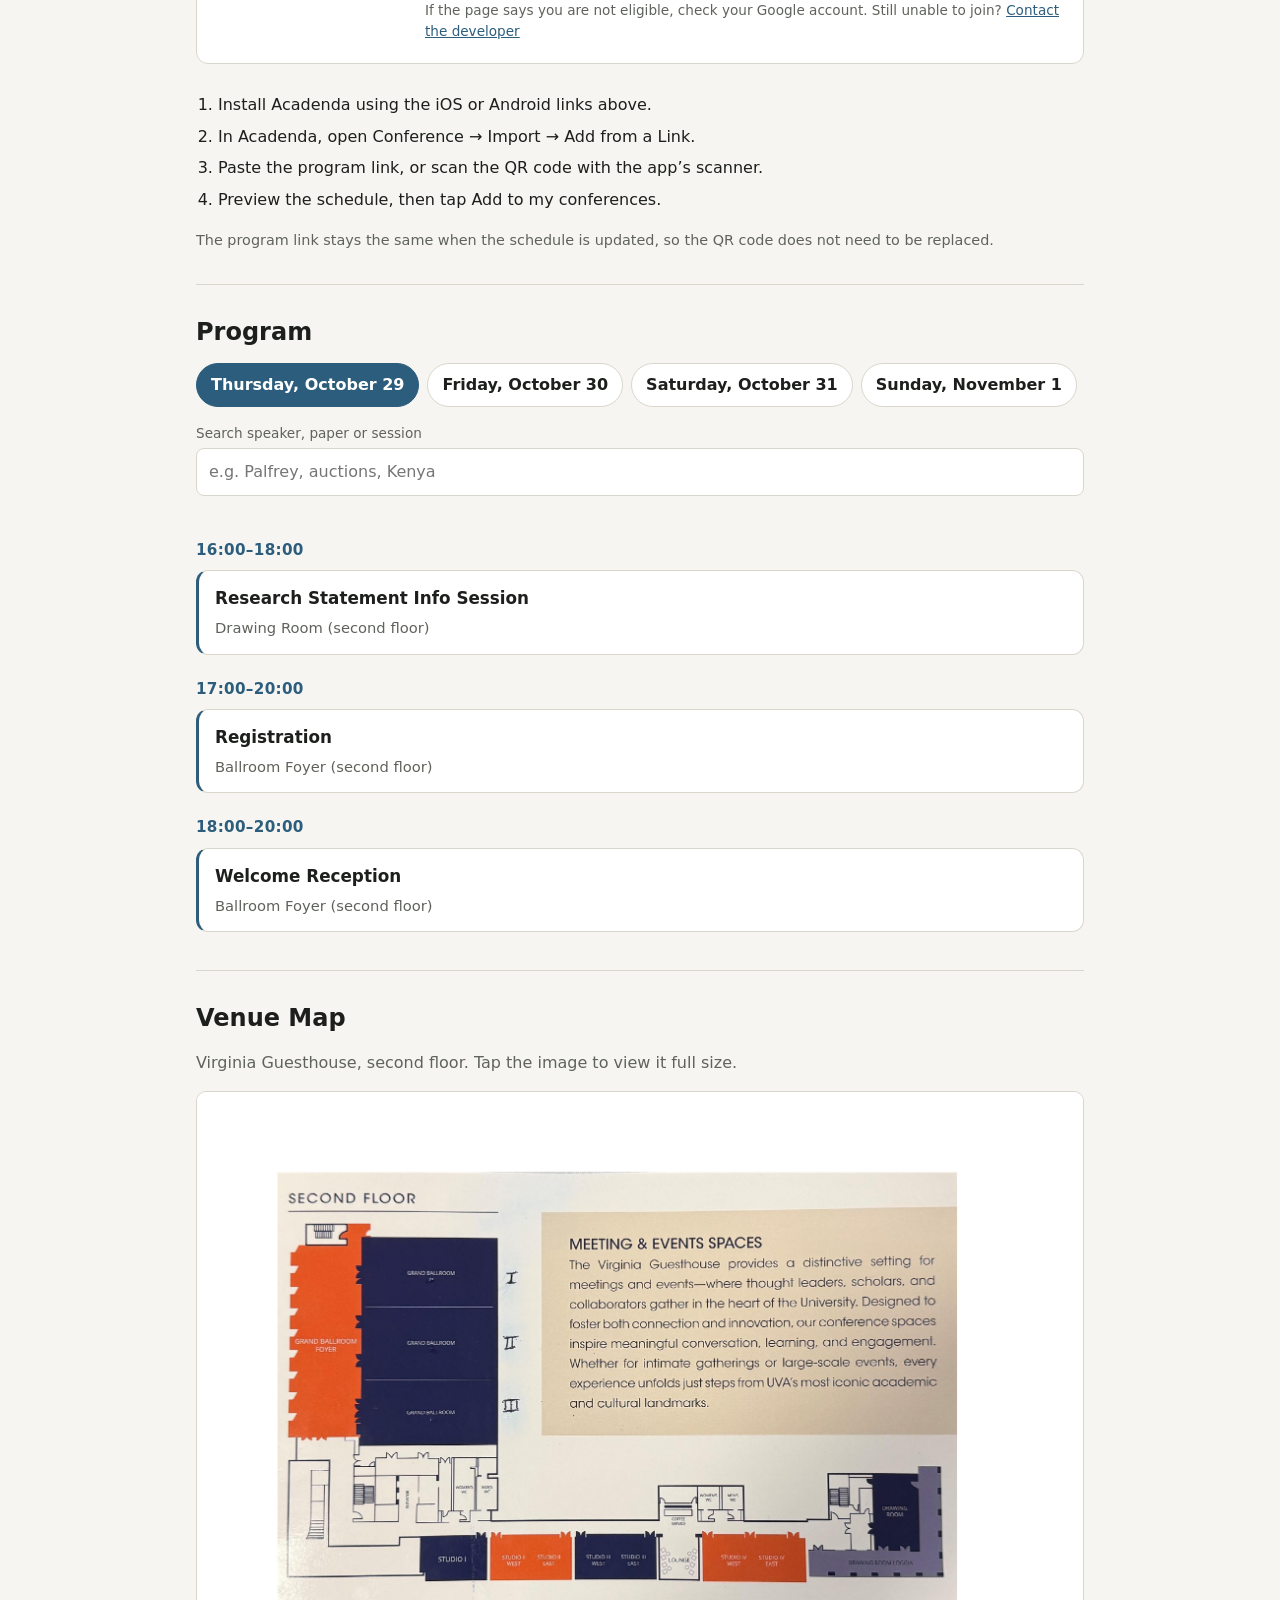
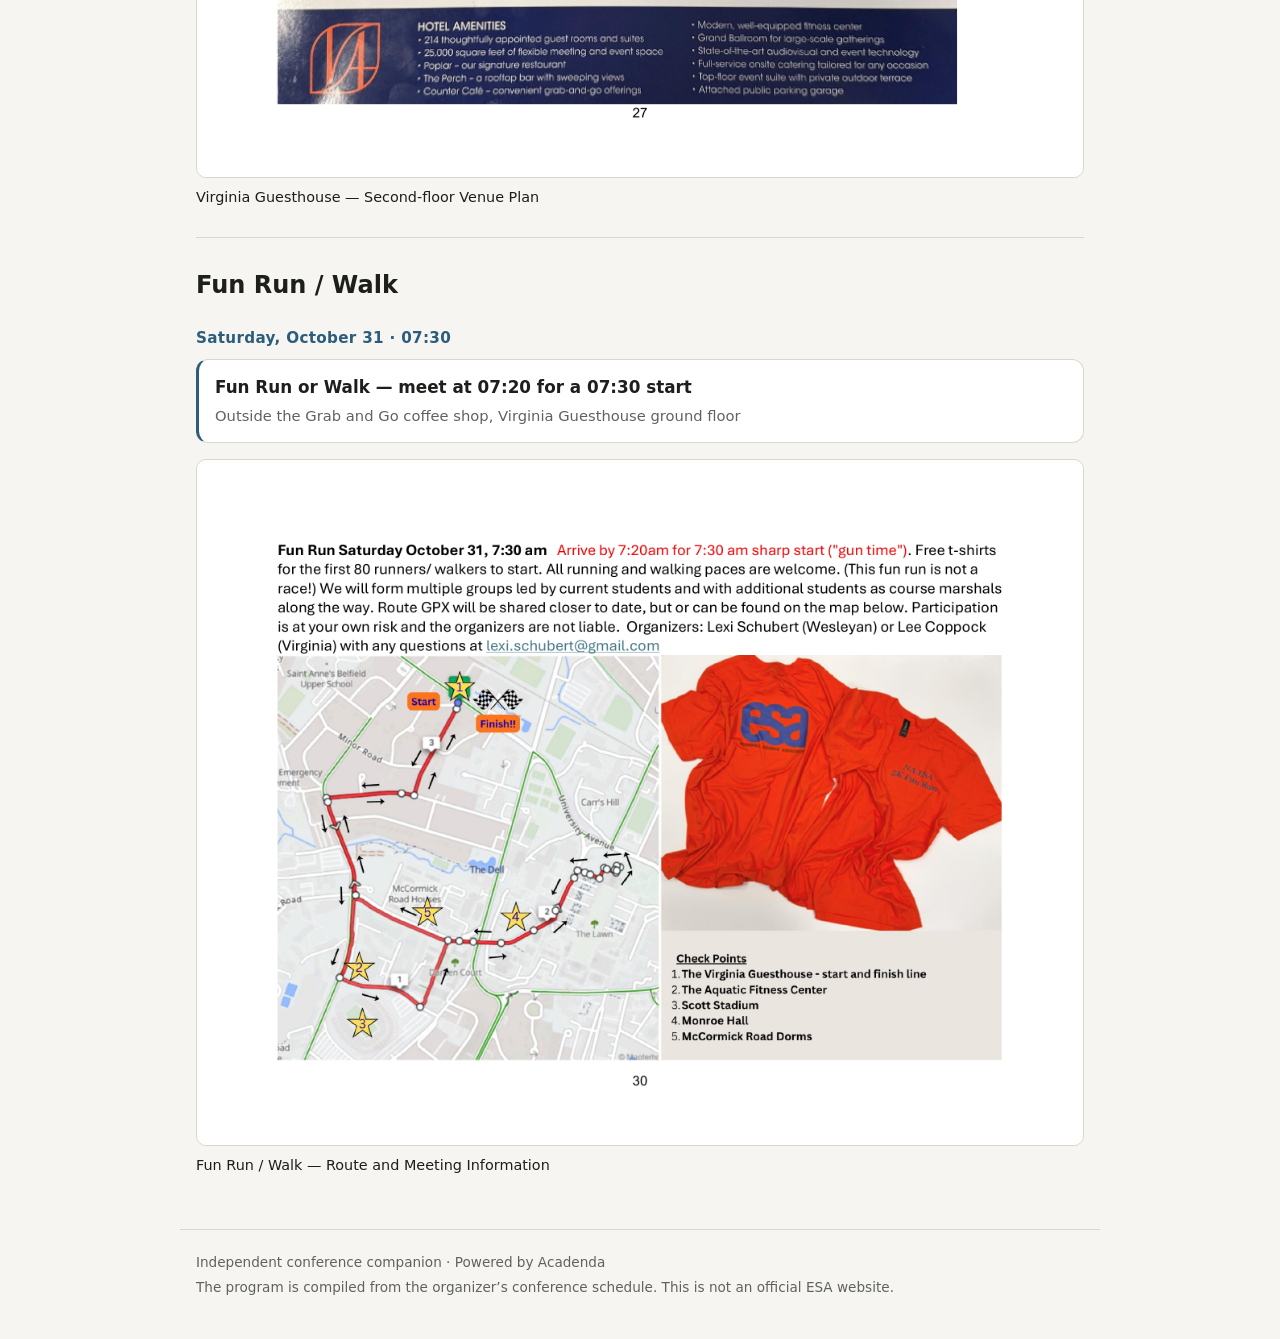
==== commit 6815e3f2: "Add Android beta QR and install instructions to all conference pages" ====
--- a/na-esa-2026/index.html
+++ b/na-esa-2026/index.html
@@ -16,6 +16,8 @@
 </script>
 <link rel="stylesheet" href="style.css?v=20261026-4">
 <script src="app.js?v=20261026-2" defer></script>
+<link rel="stylesheet" href="../acadenda/android-beta.css?v=20261123-1">
+<script src="../acadenda/android-beta.js?v=20261123-1" defer></script>
 </head>
 <body>
 <div class="topbar">
@@ -82,9 +84,10 @@
           <a class="button-link" href="https://apps.apple.com/tw/app/acadenda/id6812816802" rel="noopener">Get Acadenda on the App Store</a>
         </div>
       </article>
+      <article data-acadenda-android-beta><h3>Acadenda for Android · Beta</h3><a href="https://play.google.com/apps/testing/org.acadenda.android" rel="noopener">Join the Android beta on Google Play ↗</a></article>
     </div>
     <ol class="steps">
-      <li>Install Acadenda from the App Store.</li>
+      <li>Install Acadenda using the iOS or Android links above.</li>
       <li>In Acadenda, open Conference → Import → Add from a Link.</li>
       <li>Paste the program link, or scan the QR code with the app’s scanner.</li>
       <li>Preview the schedule, then tap Add to my conferences.</li>
--- a/acadenda/android-beta.css
+++ b/acadenda/android-beta.css
@@ -0,0 +1,33 @@
+/* Fits both the conference companions and the shared conference template. */
+.acadenda-android-beta {
+  grid-column: 1 / -1;
+  display: grid;
+  grid-template-columns: 184px minmax(0, 1fr);
+  align-items: start;
+  gap: 12px 24px;
+  min-width: 0;
+  padding: 20px;
+  margin: 24px 0;
+  border: 1px solid var(--line, #d9d7cc);
+  border-radius: 12px;
+  background: var(--card, var(--paper-deep, #ffffff));
+  color: var(--ink, #1d1f1c);
+}
+.import-grid .acadenda-android-beta { margin: 0; }
+.acadenda-android-beta > h3, .acadenda-android-beta > .android-beta-intro { grid-column: 1 / -1; margin: 0; }
+.acadenda-android-beta > h3 { font-size: 1.05rem; line-height: 1.5; }
+.android-beta-intro, .android-beta-help { color: var(--muted, #5f635b); }
+.acadenda-android-beta .android-beta-qr { margin: 0; padding: 10px; border-radius: 12px; background: #fff; color-scheme: light; width: 184px; max-width: 100%; }
+.android-beta-qr a, .android-beta-qr img { display: block; }
+.android-beta-qr img { width: 100%; height: auto; }
+.android-beta-qr figcaption { margin-top: 6px; font-size: .8rem; line-height: 1.5; color: #5f635b; }
+.android-beta-instructions { min-width: 0; }
+.android-beta-instructions ol { margin: 0 0 16px; padding-left: 22px; }
+.android-beta-instructions li { margin: 0 0 8px; }
+.android-beta-button { display: inline-flex; align-items: center; min-height: 44px; padding: 9px 14px; border: 1px solid var(--line, #d9d7cc); border-radius: 8px; background: var(--card, var(--paper-deep, #fff)); color: var(--accent, #2c5d7c); text-decoration: none; font-weight: 600; }
+.android-beta-help { margin: 14px 0 0; font-size: .85rem; line-height: 1.6; }
+.android-beta-help a { color: var(--accent, #2c5d7c); }
+.acadenda-android-beta a:focus-visible { outline: 3px solid var(--accent, #2c5d7c); outline-offset: 3px; }
+@media (max-width: 640px) {
+  .acadenda-android-beta { grid-template-columns: minmax(0, 1fr); padding: 18px; }
+}
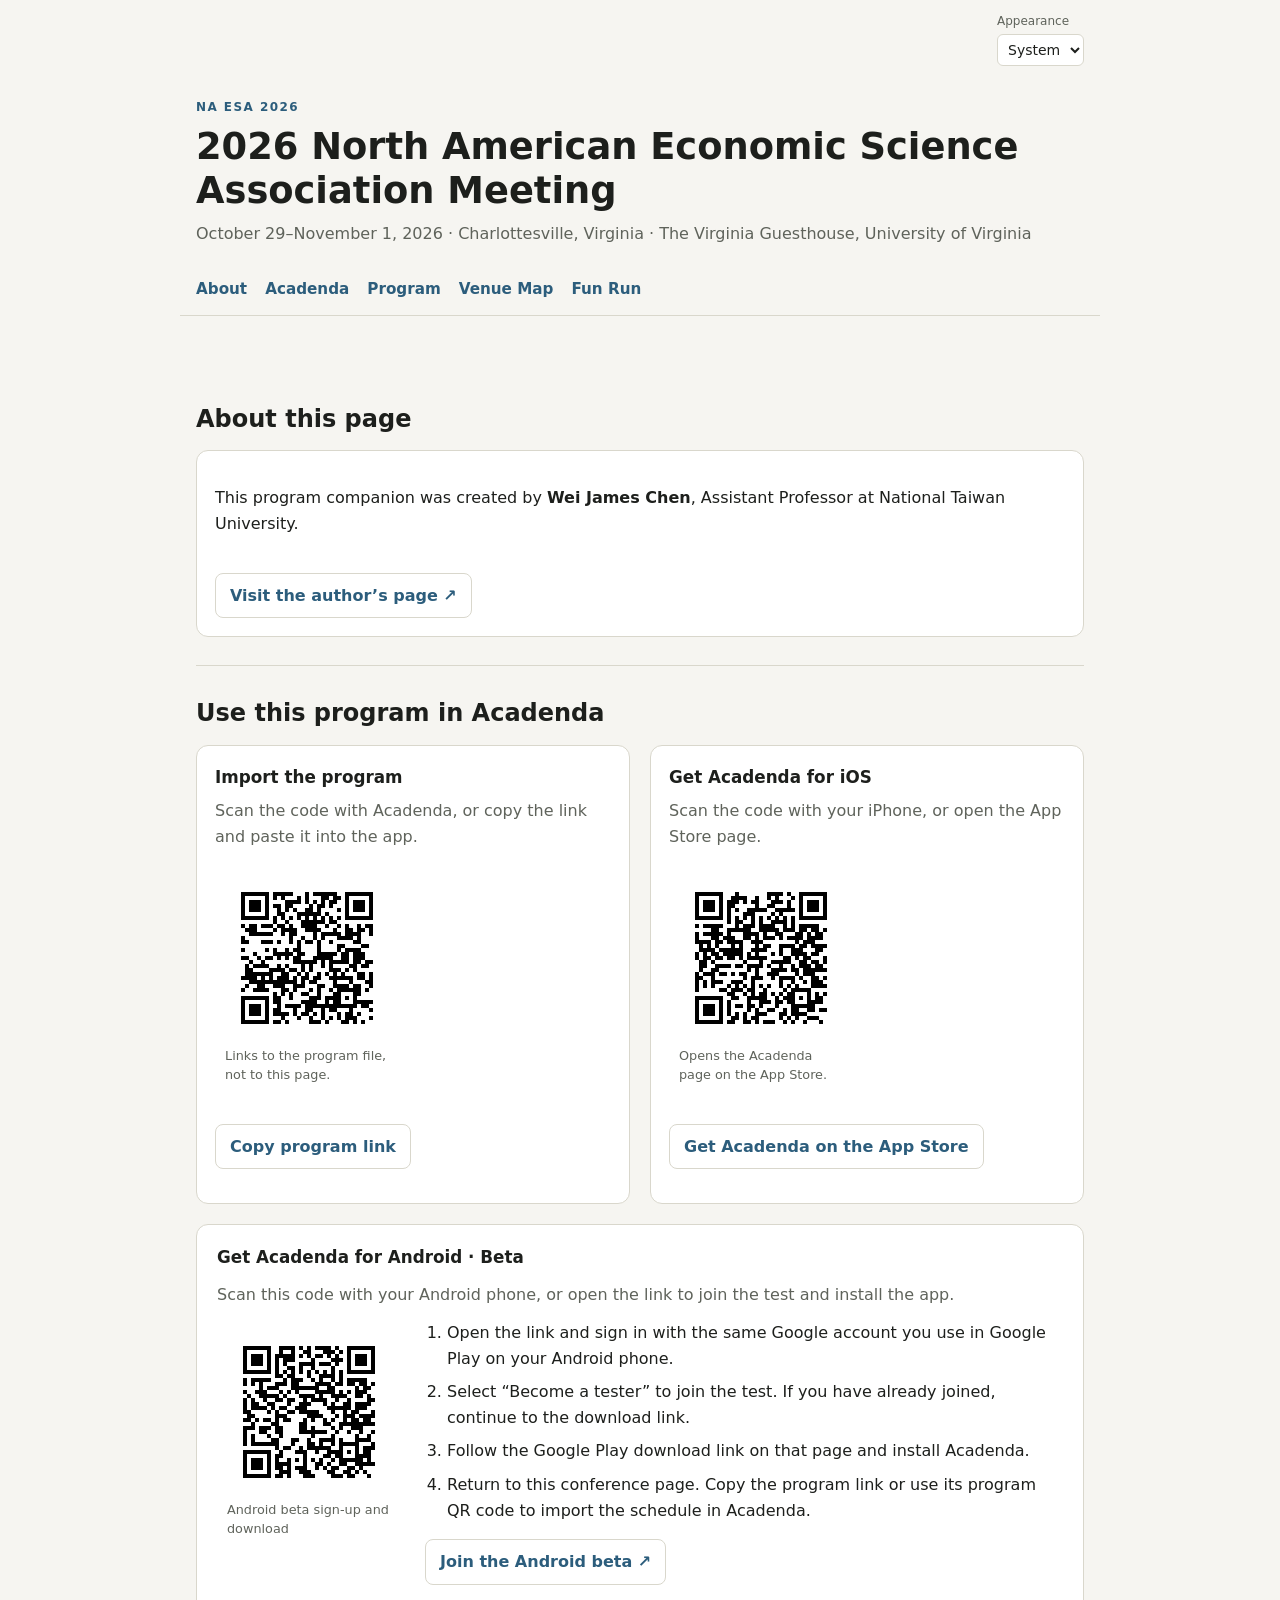
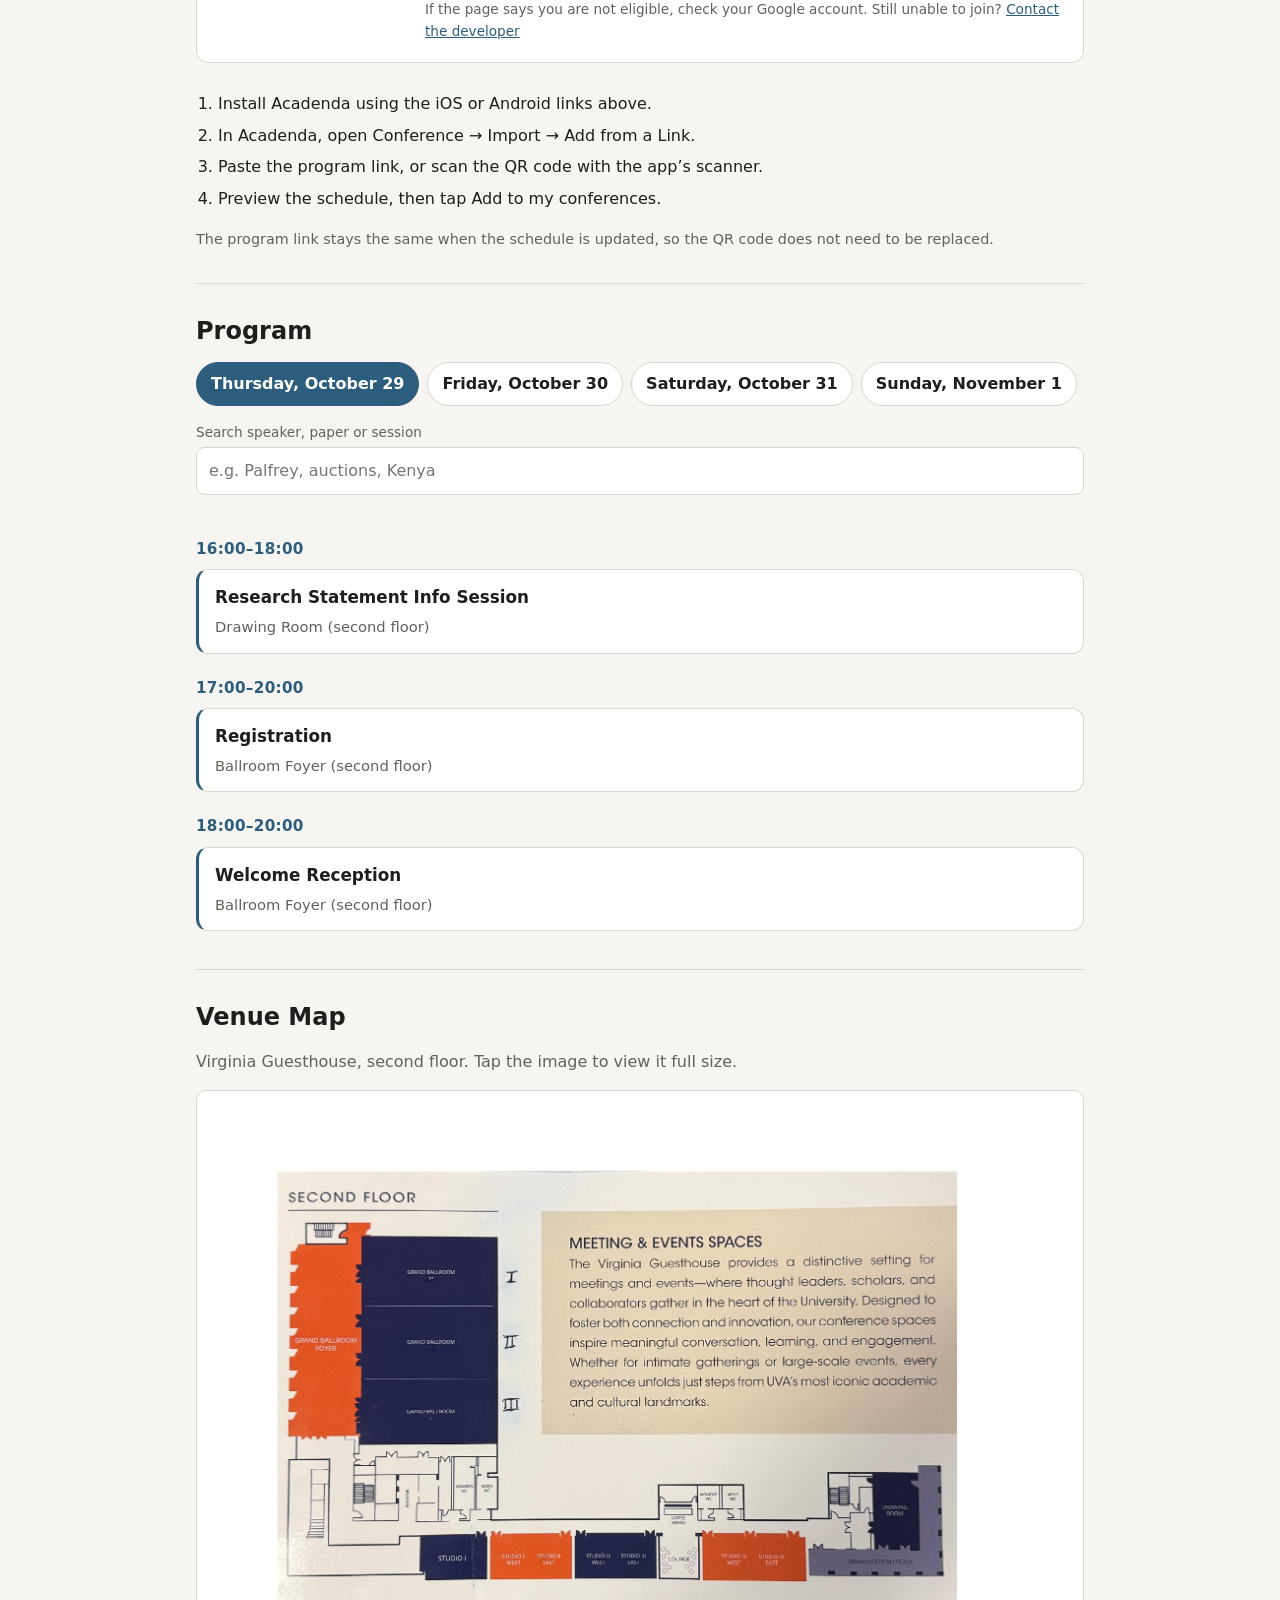
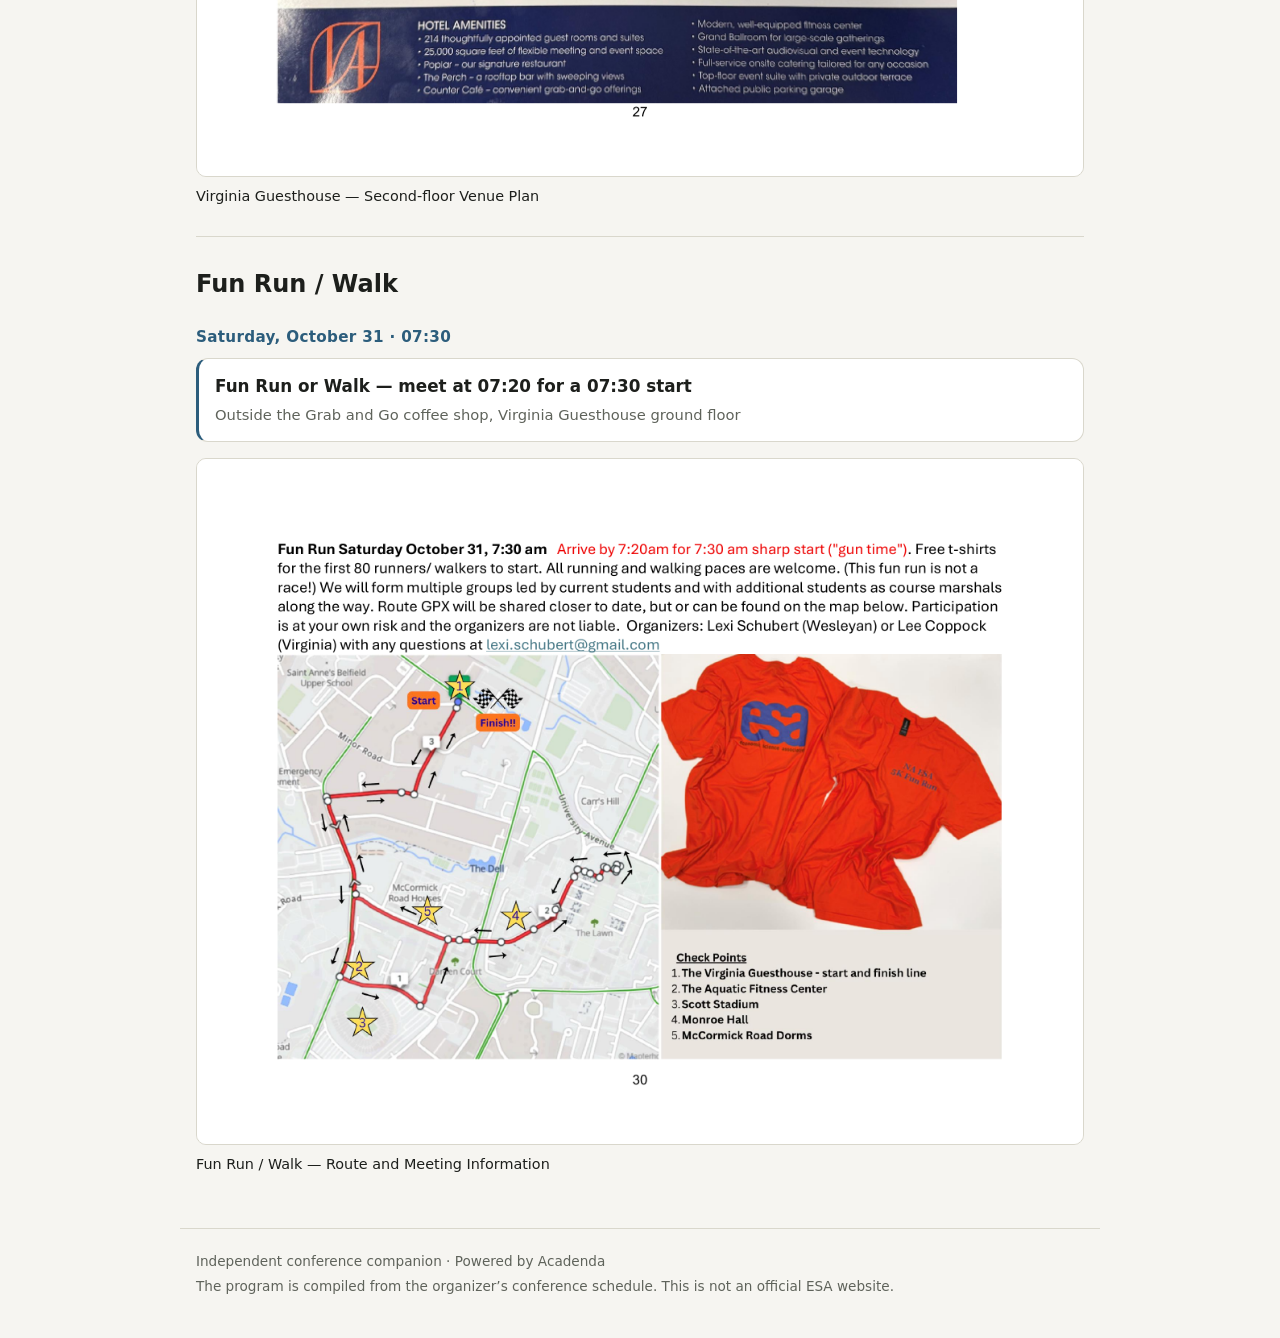
==== commit f3455306: "Align paired QR cards across conference pages and languages" ====
--- a/na-esa-2026/index.html
+++ b/na-esa-2026/index.html
@@ -18,6 +18,7 @@
 <script src="app.js?v=20261026-2" defer></script>
 <link rel="stylesheet" href="../acadenda/android-beta.css?v=20261123-1">
 <script src="../acadenda/android-beta.js?v=20261123-1" defer></script>
+<link rel="stylesheet" href="../acadenda/qr-cards.css?v=20261123-1">
 </head>
 <body>
 <div class="topbar">
--- a/acadenda/qr-cards.css
+++ b/acadenda/qr-cards.css
@@ -0,0 +1,97 @@
+/* A shared row for each part keeps paired cards aligned across languages. */
+.import-card .qr {
+  display: grid;
+  grid-template-rows: 164px minmax(3em, 1fr);
+  gap: 6px;
+  align-content: start;
+  color-scheme: light;
+}
+.import-card .qr img {
+  width: 164px;
+  max-width: 100%;
+  height: 164px;
+  object-fit: contain;
+}
+.import-card .qr figcaption {
+  margin: 0;
+  min-height: 3em;
+  line-height: 1.5;
+}
+.import-card #copy-status:empty { display: none; }
+
+@media (min-width: 641px) {
+  .import-grid { row-gap: 8px; }
+  .import-grid > .import-card {
+    display: grid;
+    grid-row: span 6;
+    grid-template-rows: subgrid;
+    row-gap: 8px;
+    min-width: 0;
+  }
+  .import-grid > .import-card > h3,
+  .import-grid > .import-card > p { margin: 0; }
+  .import-grid > .import-card .qr {
+    margin: 8px 0 0;
+    align-self: stretch;
+  }
+  .import-grid > .import-card .buttons {
+    margin: 4px 0 0;
+    padding-top: 8px;
+    align-self: stretch;
+    align-items: stretch;
+  }
+  .import-grid > .import-card .buttons > * {
+    display: inline-flex;
+    align-items: center;
+    min-height: 44px;
+  }
+  .import-grid > .acadenda-android-beta { margin-top: 12px; }
+}
+
+/* The organizer demo has a second pair of program-download QR cards. */
+.guide-qr .qr-sample-code {
+  display: grid;
+  grid-template-rows: 180px minmax(3em, 1fr);
+  gap: 6px;
+  align-content: start;
+  width: 200px;
+  max-width: 100%;
+  padding: 10px;
+  border-radius: 12px;
+  background: #fff;
+  color-scheme: light;
+}
+.guide-qr .qr-sample-code a,
+.guide-qr .qr-sample-code img { display: block; }
+.guide-qr .qr-sample-code img {
+  width: 180px;
+  max-width: 100%;
+  height: 180px;
+  object-fit: contain;
+}
+.guide-qr .qr-sample-code figcaption {
+  margin: 0;
+  min-height: 3em;
+  font-size: .8rem;
+  line-height: 1.5;
+  color: #5f635b;
+}
+@media (min-width: 651px) {
+  .guide-qr .qr-samples-grid { row-gap: 8px; }
+  .guide-qr .qr-sample-card {
+    display: grid;
+    grid-row: span 7;
+    grid-template-rows: subgrid;
+    row-gap: 8px;
+  }
+  .guide-qr .qr-sample-card > p,
+  .guide-qr .qr-sample-card > h3 { margin: 0; }
+  .guide-qr .qr-sample-code { margin: 8px 0; align-self: stretch; }
+  .guide-qr .qr-download {
+    align-self: stretch;
+    justify-self: start;
+    align-items: center;
+    min-height: 44px;
+  }
+  .guide-qr .qr-file-url { margin-top: 4px; }
+}
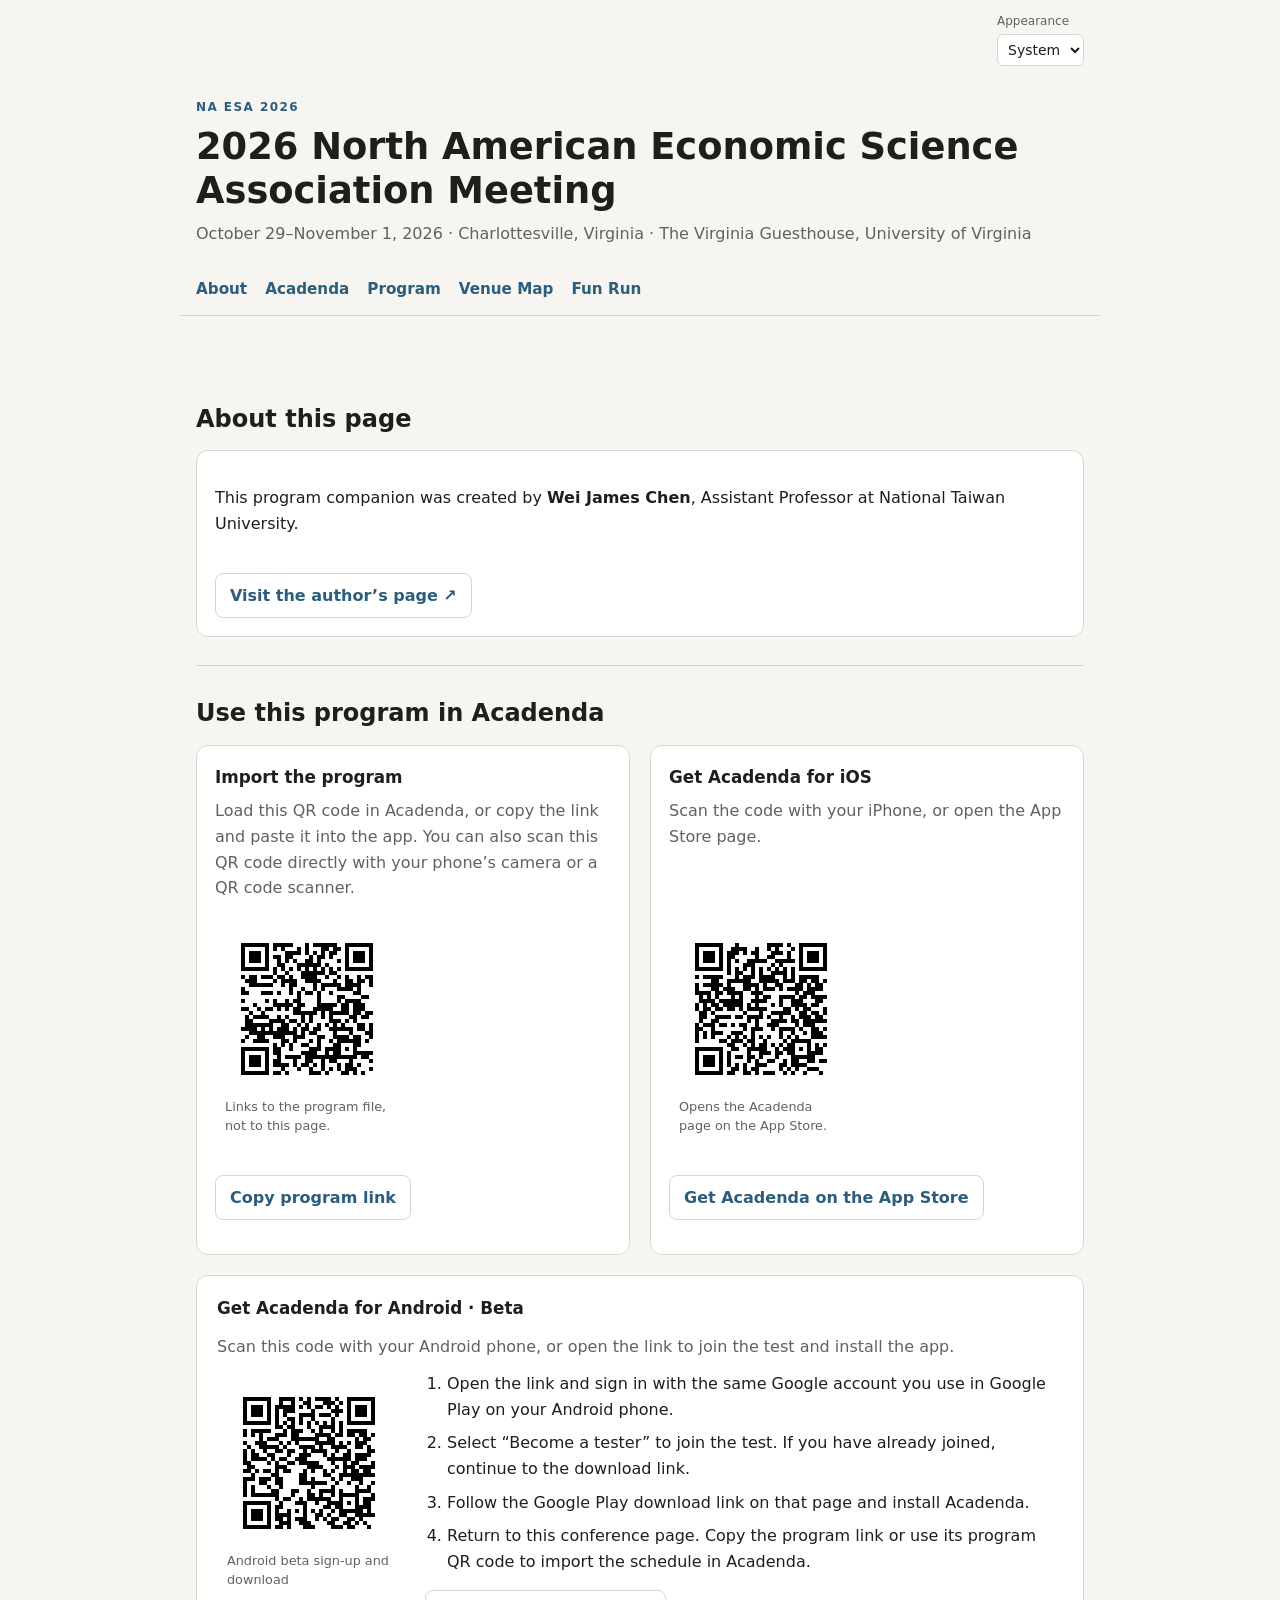
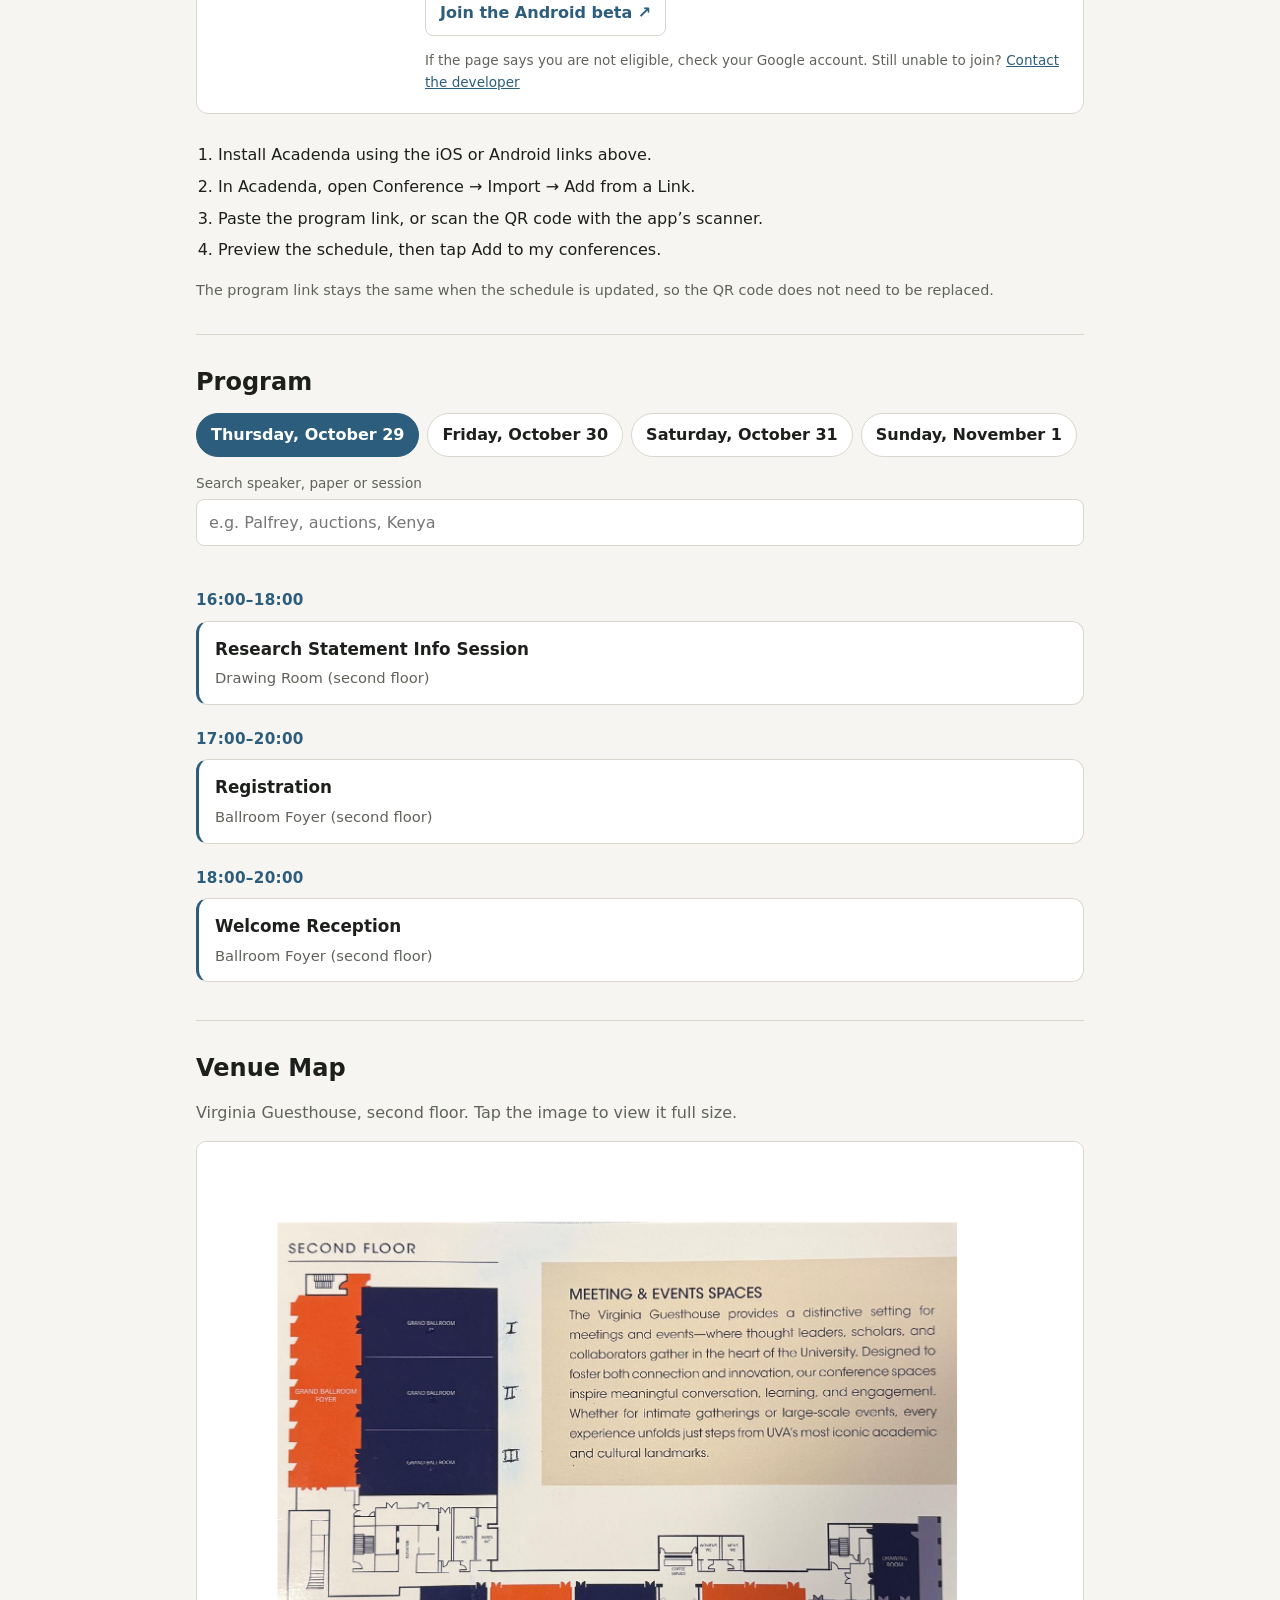
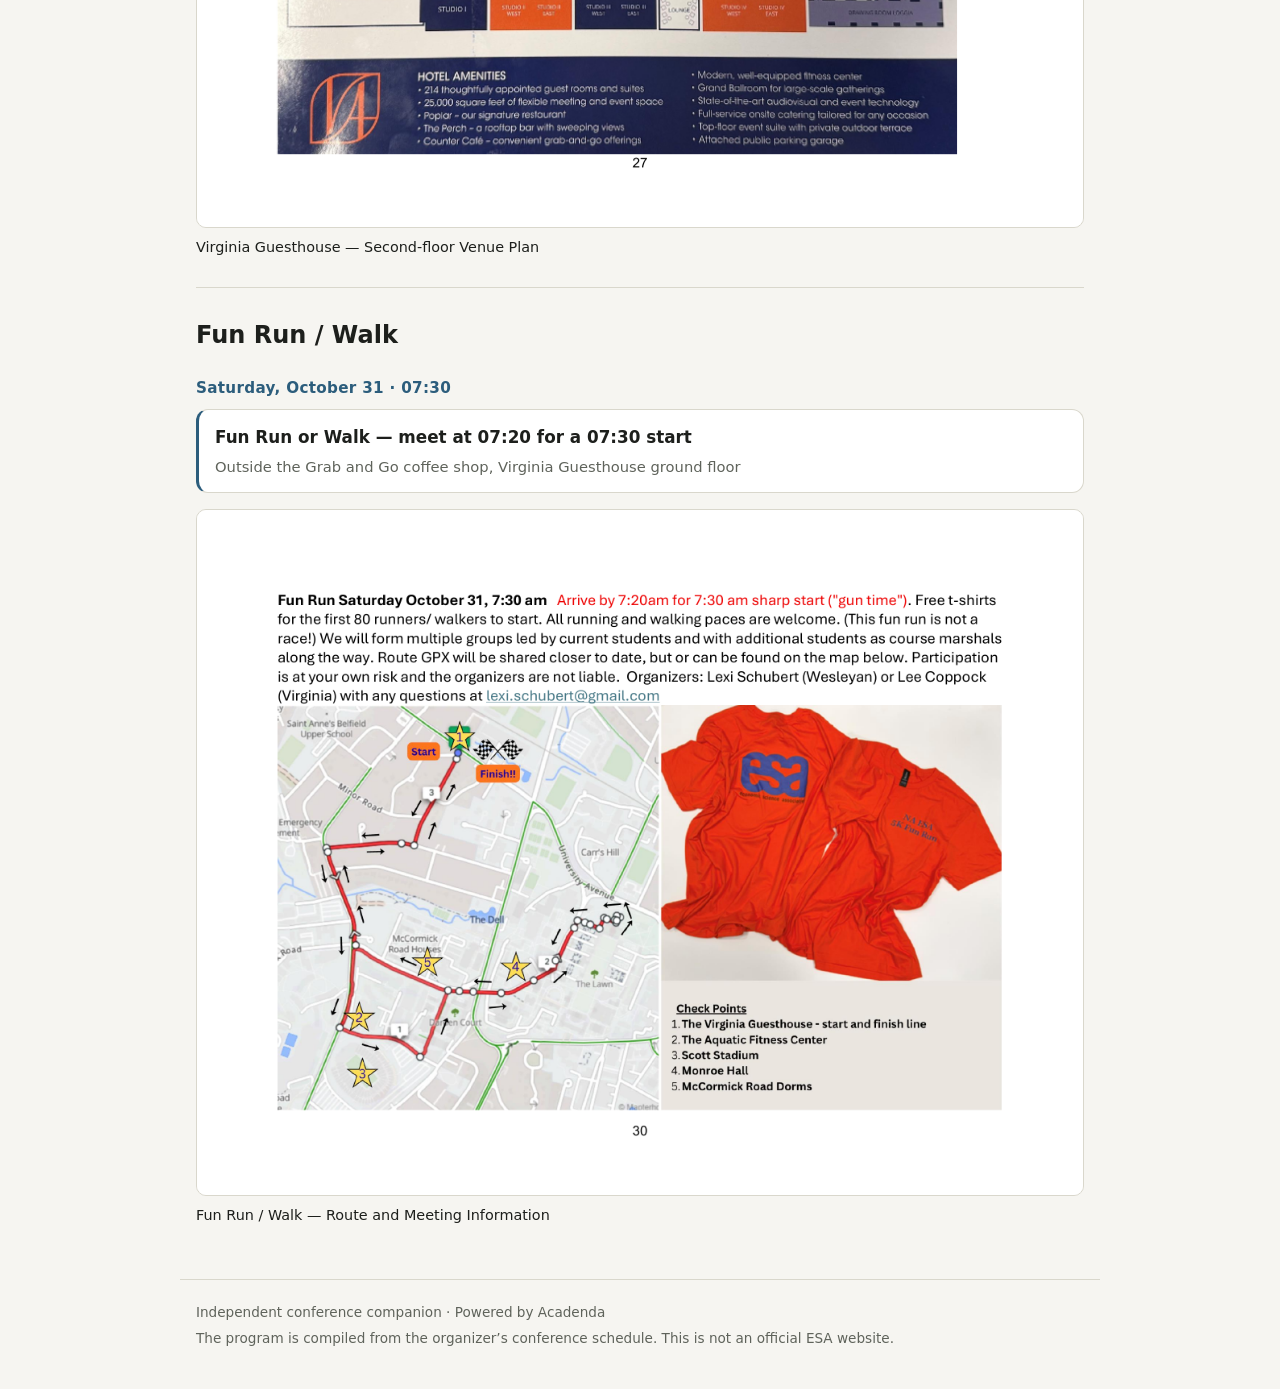
==== commit 7d5fee8f: "Clarify conference QR loading and camera scanning instructions" ====
--- a/na-esa-2026/index.html
+++ b/na-esa-2026/index.html
@@ -64,7 +64,7 @@
     <div class="import-grid">
       <article class="import-card">
         <h3>Import the program</h3>
-        <p class="muted">Scan the code with Acadenda, or copy the link and paste it into the app.</p>
+        <p class="muted">Load this QR code in Acadenda, or copy the link and paste it into the app. You can also scan this QR code directly with your phone’s camera or a QR code scanner.</p>
         <figure class="qr">
           <img src="qrcode.svg" width="164" height="164" alt="QR code for the program JSON link">
           <figcaption>Links to the program file, not to this page.</figcaption>
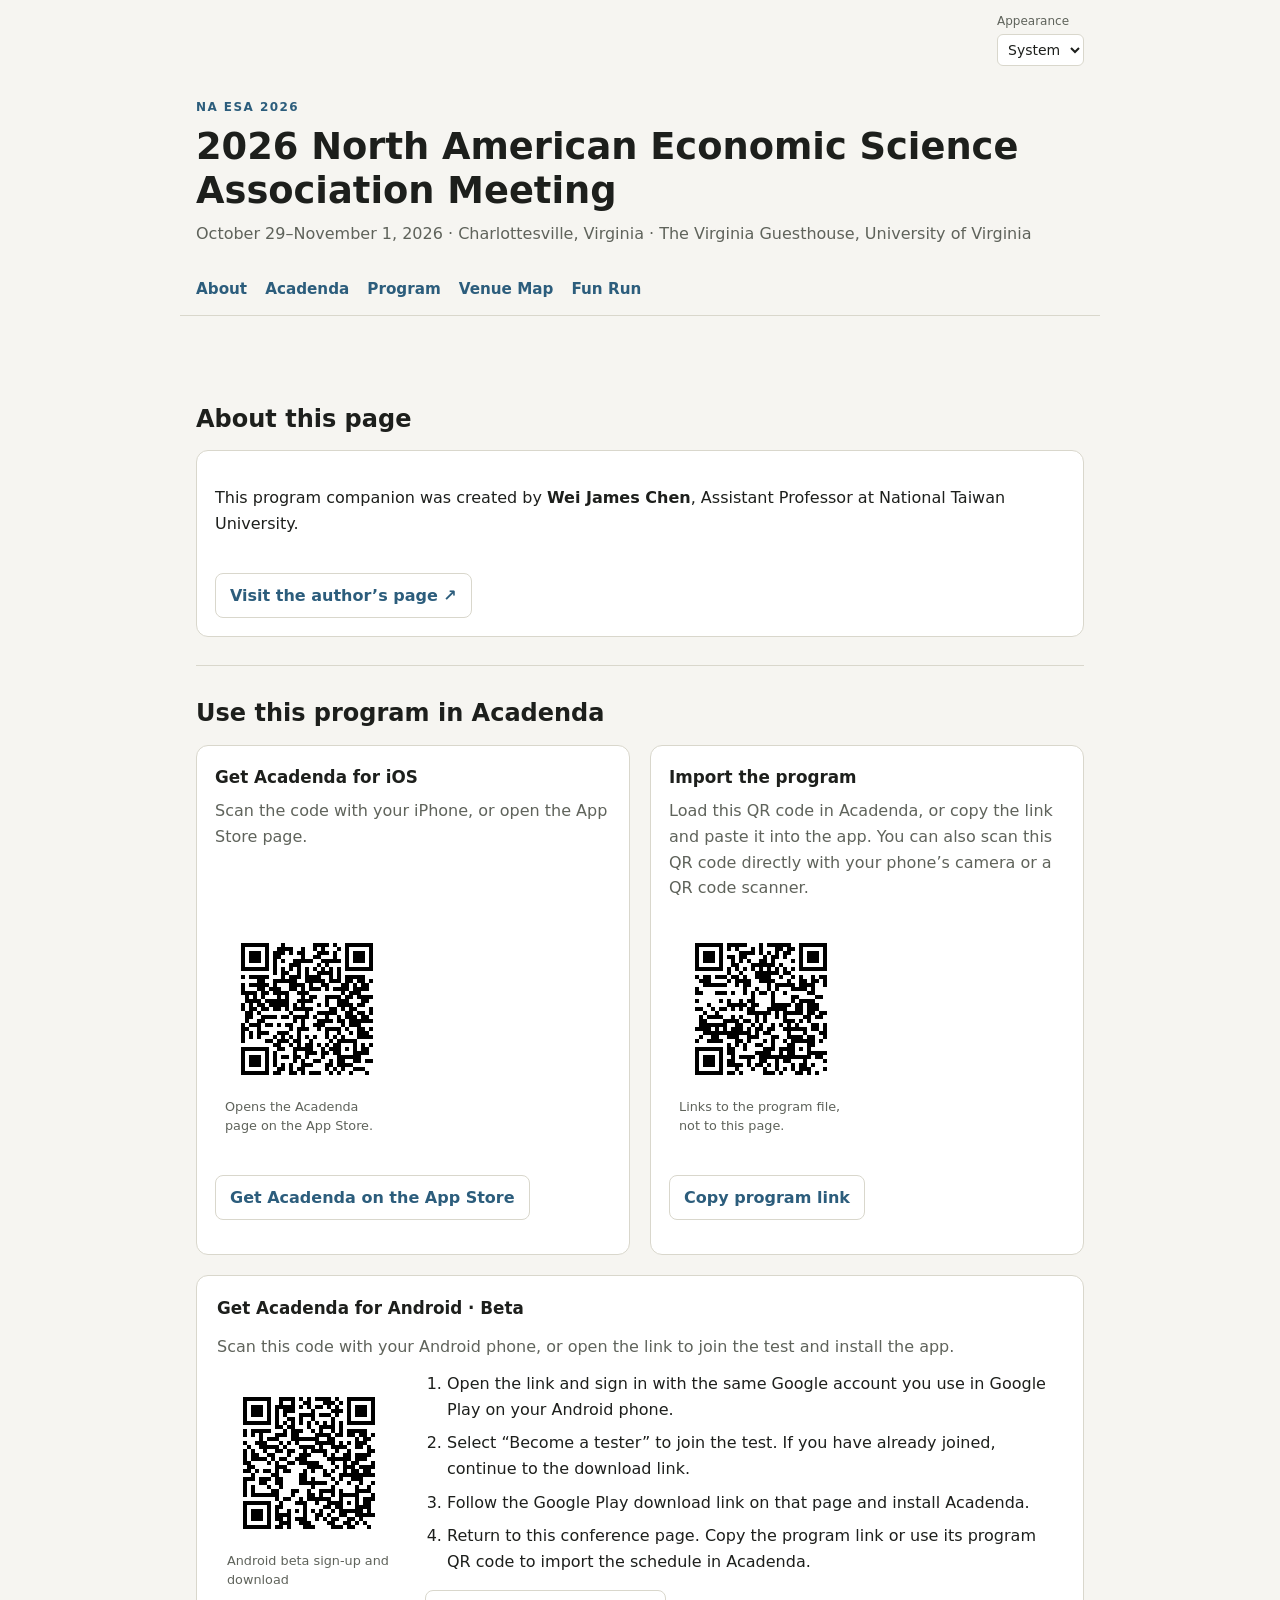
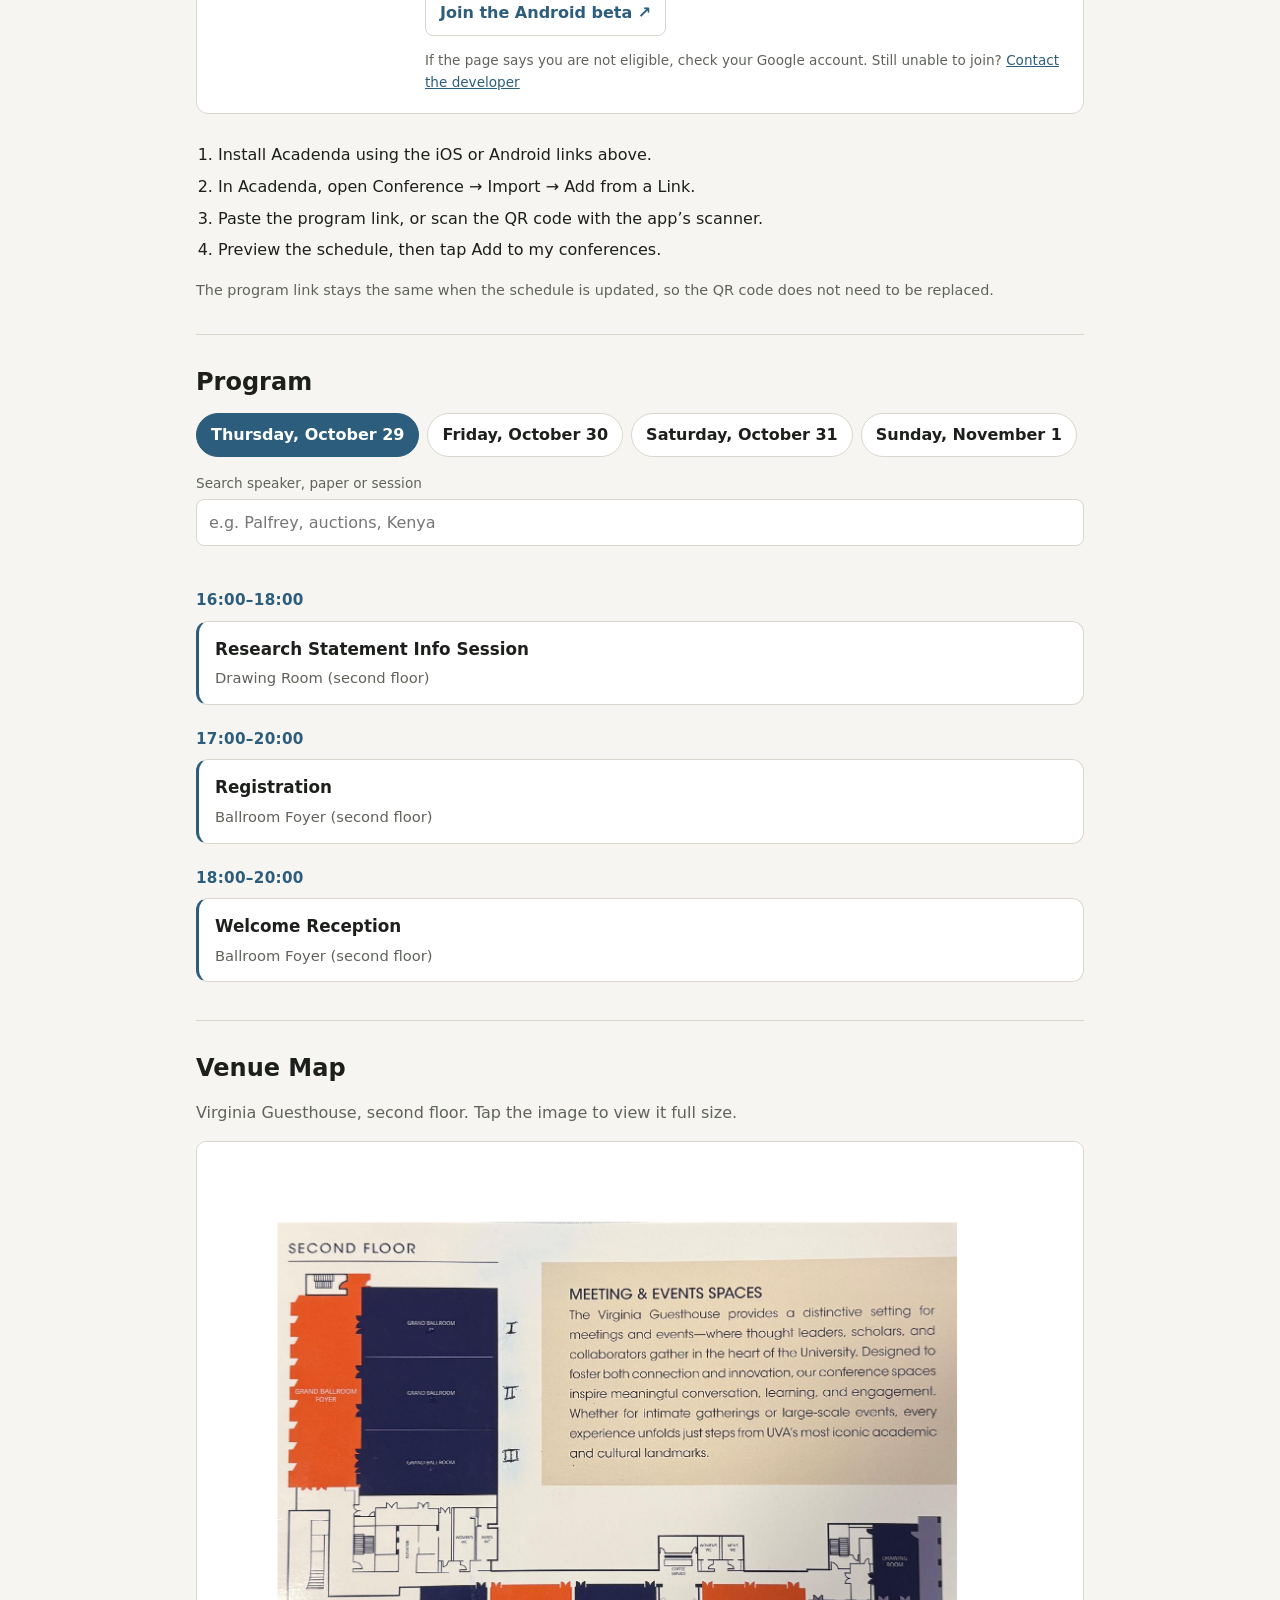
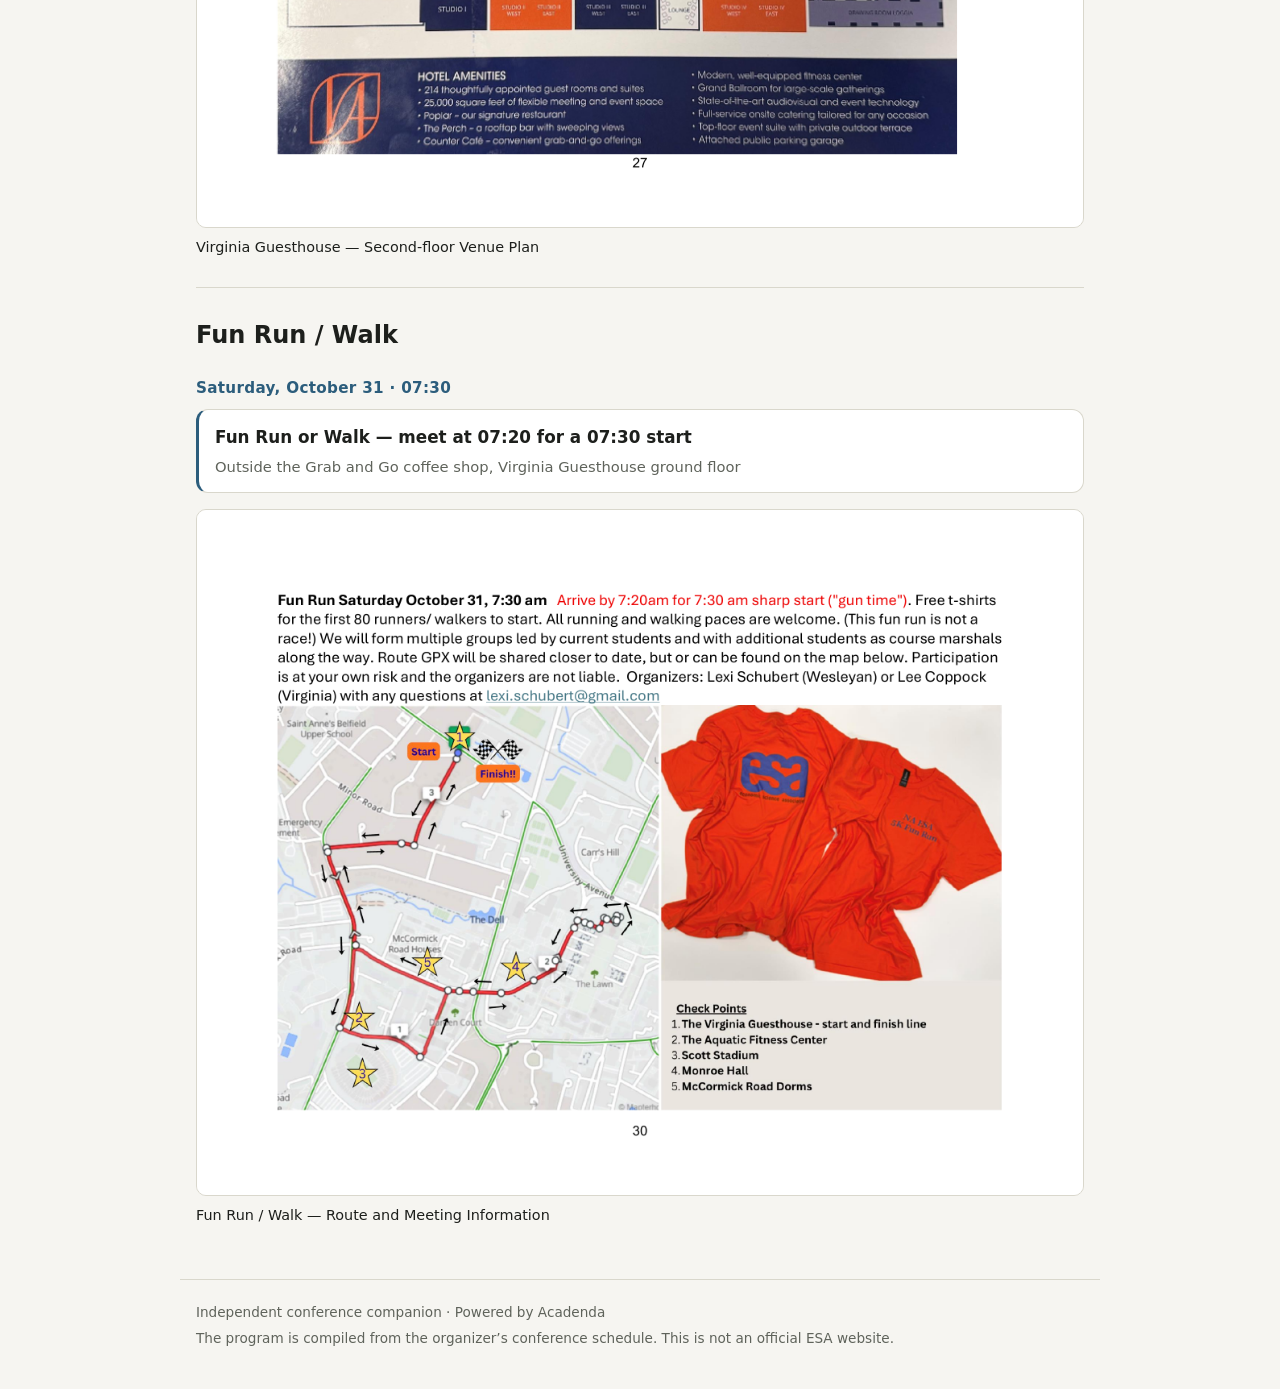
==== commit e8ad79e8: "Place iOS download before program import on conference pages" ====
--- a/na-esa-2026/index.html
+++ b/na-esa-2026/index.html
@@ -63,6 +63,17 @@
     <h2 id="acadenda-title">Use this program in Acadenda</h2>
     <div class="import-grid">
       <article class="import-card">
+        <h3>Get Acadenda for iOS</h3>
+        <p class="muted">Scan the code with your iPhone, or open the App Store page.</p>
+        <figure class="qr">
+          <img src="qrcode-app-store.svg" width="164" height="164" alt="QR code for the Acadenda page on the App Store">
+          <figcaption>Opens the Acadenda page on the App Store.</figcaption>
+        </figure>
+        <div class="buttons">
+          <a class="button-link" href="https://apps.apple.com/tw/app/acadenda/id6812816802" rel="noopener">Get Acadenda on the App Store</a>
+        </div>
+      </article>
+      <article class="import-card">
         <h3>Import the program</h3>
         <p class="muted">Load this QR code in Acadenda, or copy the link and paste it into the app. You can also scan this QR code directly with your phone’s camera or a QR code scanner.</p>
         <figure class="qr">
@@ -73,17 +84,6 @@
           <button type="button" id="copy-link">Copy program link</button>
         </div>
         <p class="muted small" id="copy-status" role="status" aria-live="polite"></p>
-      </article>
-      <article class="import-card">
-        <h3>Get Acadenda for iOS</h3>
-        <p class="muted">Scan the code with your iPhone, or open the App Store page.</p>
-        <figure class="qr">
-          <img src="qrcode-app-store.svg" width="164" height="164" alt="QR code for the Acadenda page on the App Store">
-          <figcaption>Opens the Acadenda page on the App Store.</figcaption>
-        </figure>
-        <div class="buttons">
-          <a class="button-link" href="https://apps.apple.com/tw/app/acadenda/id6812816802" rel="noopener">Get Acadenda on the App Store</a>
-        </div>
       </article>
       <article data-acadenda-android-beta><h3>Acadenda for Android · Beta</h3><a href="https://play.google.com/apps/testing/org.acadenda.android" rel="noopener">Join the Android beta on Google Play ↗</a></article>
     </div>
